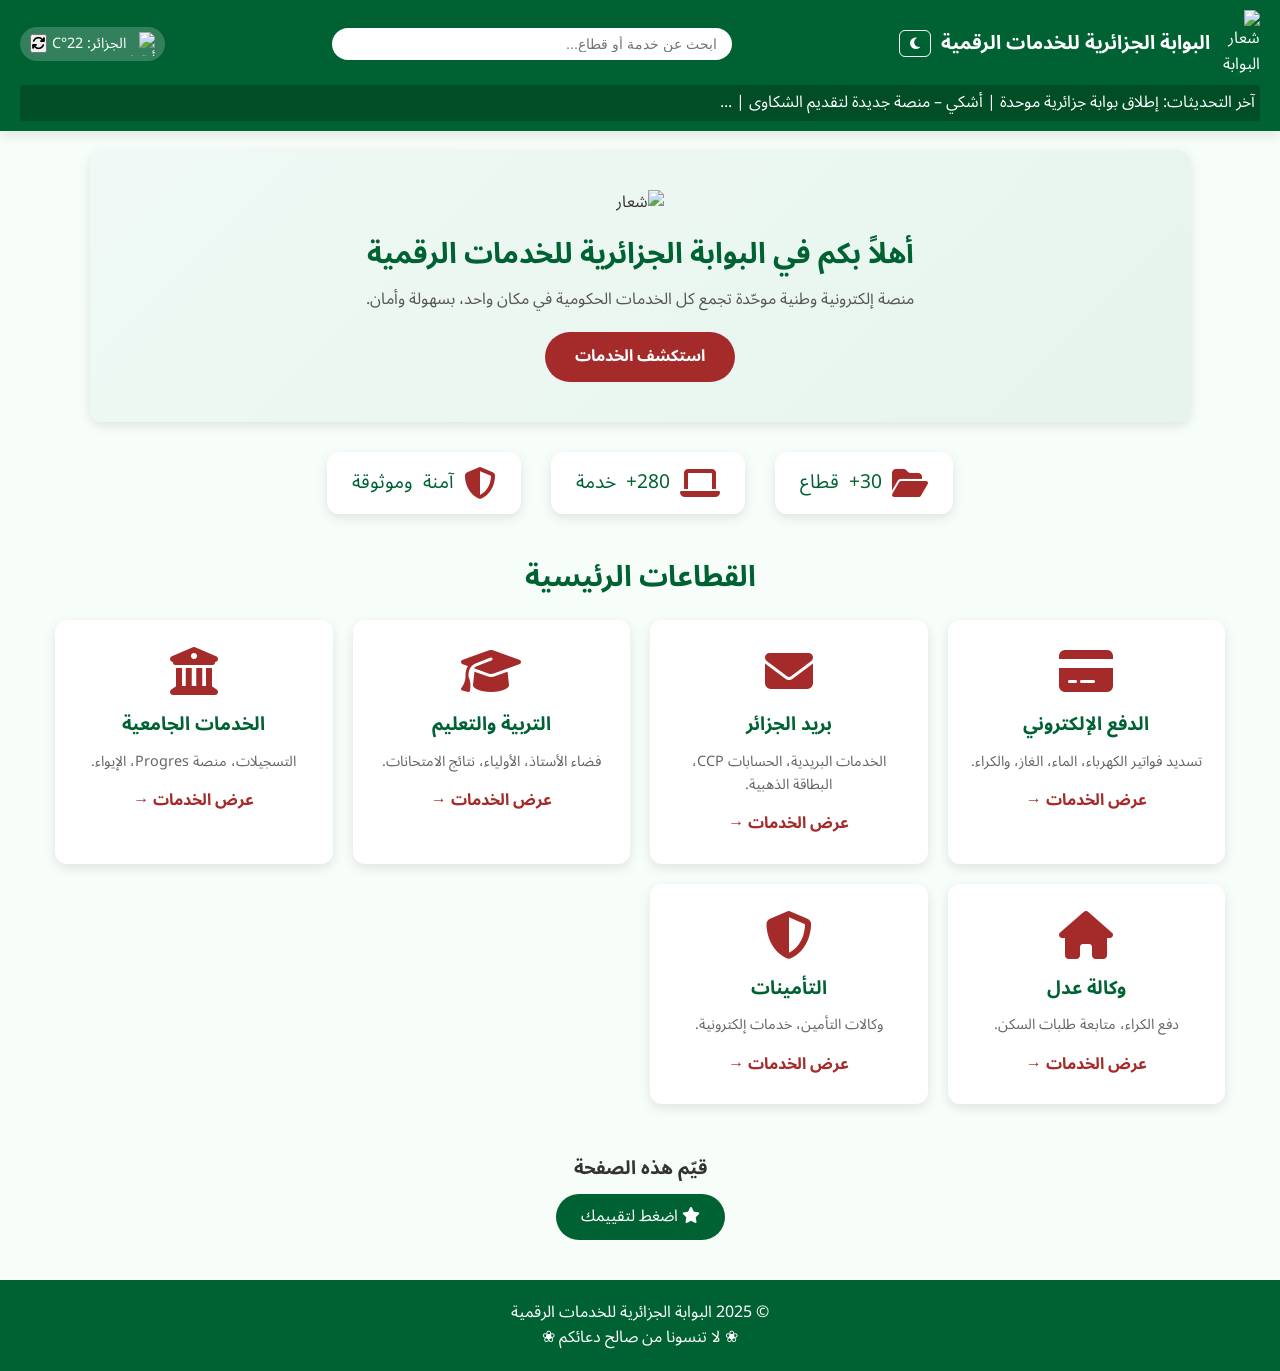
==== index.html @ 123c4b44 "Rename deepseek_html_20260227_e103cb.html to index.html" ====
<!DOCTYPE html>
<html dir="rtl" lang="ar">
<head>
  <meta charset="UTF-8">
  <title>البوابة الجزائرية للخدمات الرقمية</title>
  <meta name="viewport" content="width=device-width, initial-scale=1.0">
  <link rel="icon" href="icons/icon.png" type="image/png">
  <!-- Google Fonts -->
  <link href="https://fonts.googleapis.com/css2?family=Noto+Sans+Arabic:wght@400;600;700&display=swap" rel="stylesheet">
  <!-- Font Awesome -->
  <link rel="stylesheet" href="https://cdnjs.cloudflare.com/ajax/libs/font-awesome/6.4.0/css/all.min.css">
  <!-- الأنماط المخصصة -->
  <link rel="stylesheet" href="css/style.css">
</head>
<body>
  <!-- الهيدر الثابت -->
  <header>
    <div class="branding">
      <img src="icons/icon.png" alt="شعار البوابة" class="logo">
      <h1>البوابة الجزائرية للخدمات الرقمية</h1>
      <button id="darkModeToggle" aria-label="الوضع الليلي"><i class="fas fa-moon"></i></button>
    </div>
    <div class="search-area">
      <input type="text" id="searchInput" placeholder="ابحث عن خدمة أو قطاع...">
    </div>
    <div class="weather-widget" id="weatherBox">
      <img id="weatherIcon" src="" alt="أيقونة الطقس">
      <span id="weatherInfo">--</span>
      <button id="refreshWeather"><i class="fas fa-sync"></i></button>
    </div>
    <!-- شريط الأخبار -->
    <div class="news-ticker">
      <div class="ticker-content">
        آخر التحديثات: إطلاق بوابة جزائرية موحدة | أشكي – منصة جديدة لتقديم الشكاوى | ...
      </div>
    </div>
  </header>

  <!-- المحتوى الرئيسي -->
  <main>
    <!-- قسم الترحيب -->
    <section class="hero">
      <div class="hero-content">
        <img src="icons/icon.png" alt="شعار" class="hero-logo">
        <h2>أهلاً بكم في البوابة الجزائرية للخدمات الرقمية</h2>
        <p>منصة إلكترونية وطنية موحّدة تجمع كل الخدمات الحكومية في مكان واحد، بسهولة وأمان.</p>
        <a href="#sectors" class="cta-button">استكشف الخدمات</a>
      </div>
    </section>

    <!-- إحصائيات سريعة -->
    <div class="stats">
      <div class="stat-item"><i class="fas fa-folder-open"></i> <span>30+</span> قطاع</div>
      <div class="stat-item"><i class="fas fa-laptop"></i> <span>280+</span> خدمة</div>
      <div class="stat-item"><i class="fas fa-shield-alt"></i> <span>آمنة</span> وموثوقة</div>
    </div>

    <!-- بطاقات القطاعات -->
    <section id="sectors" class="sectors-grid">
      <h2 class="section-title">القطاعات الرئيسية</h2>
      <div class="grid-container">
        <!-- بطاقة: الدفع الإلكتروني -->
        <div class="sector-card" onclick="location.href='payment.html';">
          <i class="fas fa-credit-card card-icon"></i>
          <h3>الدفع الإلكتروني</h3>
          <p>تسديد فواتير الكهرباء، الماء، الغاز، والكراء.</p>
          <span class="card-link">عرض الخدمات →</span>
        </div>
        <!-- بطاقة: بريد الجزائر -->
        <div class="sector-card" onclick="location.href='post.html';">
          <i class="fas fa-envelope card-icon"></i>
          <h3>بريد الجزائر</h3>
          <p>الخدمات البريدية، الحسابات CCP، البطاقة الذهبية.</p>
          <span class="card-link">عرض الخدمات →</span>
        </div>
        <!-- بطاقة: التربية والتعليم -->
        <div class="sector-card" onclick="location.href='education.html';">
          <i class="fas fa-graduation-cap card-icon"></i>
          <h3>التربية والتعليم</h3>
          <p>فضاء الأستاذ، الأولياء، نتائج الامتحانات.</p>
          <span class="card-link">عرض الخدمات →</span>
        </div>
        <!-- بطاقة: الخدمات الجامعية -->
        <div class="sector-card" onclick="location.href='university.html';">
          <i class="fas fa-university card-icon"></i>
          <h3>الخدمات الجامعية</h3>
          <p>التسجيلات، منصة Progres، الإيواء.</p>
          <span class="card-link">عرض الخدمات →</span>
        </div>
        <!-- أضف باقي القطاعات بنفس النمط -->
        <div class="sector-card" onclick="location.href='aadl.html';">
          <i class="fas fa-home card-icon"></i>
          <h3>وكالة عدل</h3>
          <p>دفع الكراء، متابعة طلبات السكن.</p>
          <span class="card-link">عرض الخدمات →</span>
        </div>
        <div class="sector-card" onclick="location.href='insurance.html';">
          <i class="fas fa-shield-alt card-icon"></i>
          <h3>التأمينات</h3>
          <p>وكالات التأمين، خدمات إلكترونية.</p>
          <span class="card-link">عرض الخدمات →</span>
        </div>
        <!-- ... وهكذا لباقي القطاعات ... -->
      </div>
    </section>

    <!-- قسم تقييم الصفحة -->
    <section class="rating">
      <h3>قيّم هذه الصفحة</h3>
      <a href="https://forms.gle/..." target="_blank" class="rating-btn"><i class="fas fa-star"></i> اضغط لتقييمك</a>
    </section>
  </main>

  <!-- الفوتر -->
  <footer>
    <p>© 2025 البوابة الجزائرية للخدمات الرقمية</p>
    <p>❀ لا تنسونا من صالح دعائكم ❀</p>
  </footer>

  <!-- زر العودة للأعلى -->
  <button id="scrollTopBtn" onclick="window.scrollTo({top:0,behavior:'smooth'});">↑</button>

  <!-- السكربتات -->
  <script src="js/main.js"></script>
</body>
</html>
---- css/style.css ----
/* style.css – إصدار حديث ومتجاوب */

:root {
  --primary-green: #006233;
  --primary-red: #a52a2a;
  --light-bg: #f7fdf9;
  --dark-bg: #1e1e1e;
  --text-dark: #333;
  --text-light: #f0f0f0;
  --shadow: 0 4px 12px rgba(0,0,0,0.1);
  --border-radius: 12px;
}

* {
  margin: 0;
  padding: 0;
  box-sizing: border-box;
}

body {
  font-family: 'Noto Sans Arabic', sans-serif;
  background-color: var(--light-bg);
  color: var(--text-dark);
  line-height: 1.6;
  padding-top: 130px; /* لتعويض ارتفاع الهيدر الثابت */
}

/* الهيدر */
header {
  position: fixed;
  top: 0;
  left: 0;
  width: 100%;
  background: var(--primary-green);
  color: white;
  padding: 10px 20px;
  z-index: 1000;
  box-shadow: var(--shadow);
  display: flex;
  flex-wrap: wrap;
  align-items: center;
  justify-content: space-between;
}

.branding {
  display: flex;
  align-items: center;
  gap: 10px;
}

.branding .logo {
  width: 40px;
  height: auto;
}

.branding h1 {
  font-size: 1.2rem;
  font-weight: 700;
}

#darkModeToggle {
  background: transparent;
  border: 1px solid white;
  color: white;
  padding: 5px 10px;
  border-radius: 6px;
  cursor: pointer;
  transition: 0.3s;
}

#darkModeToggle:hover {
  background: white;
  color: var(--primary-green);
}

.search-area {
  flex: 1;
  max-width: 400px;
  margin: 0 15px;
}

#searchInput {
  width: 100%;
  padding: 8px 15px;
  border: none;
  border-radius: 30px;
  font-size: 0.9rem;
}

.weather-widget {
  display: flex;
  align-items: center;
  gap: 5px;
  background: rgba(255,255,255,0.2);
  padding: 5px 10px;
  border-radius: 30px;
  font-size: 0.9rem;
}

#weatherIcon {
  width: 24px;
  height: 24px;
}

.news-ticker {
  width: 100%;
  background: #004d26;
  margin-top: 8px;
  padding: 5px;
  overflow: hidden;
  white-space: nowrap;
  border-radius: 4px;
}

.ticker-content {
  display: inline-block;
  animation: scrollTicker 25s linear infinite;
}

@keyframes scrollTicker {
  from { transform: translateX(100%); }
  to { transform: translateX(-100%); }
}

/* قسم الترحيب */
.hero {
  background: linear-gradient(135deg, #f0f9f5, #e6f4ed);
  text-align: center;
  padding: 40px 20px;
  margin: 20px auto;
  max-width: 1100px;
  border-radius: var(--border-radius);
  box-shadow: var(--shadow);
}

.hero-logo {
  width: 100px;
  margin-bottom: 15px;
}

.hero h2 {
  color: var(--primary-green);
  font-size: 1.8rem;
  margin-bottom: 10px;
}

.hero p {
  max-width: 700px;
  margin: 0 auto 20px;
  color: #555;
}

.cta-button {
  display: inline-block;
  background: var(--primary-red);
  color: white;
  padding: 12px 30px;
  border-radius: 50px;
  text-decoration: none;
  font-weight: bold;
  transition: 0.3s;
}

.cta-button:hover {
  background: #8b1e1e;
  transform: scale(1.05);
}

/* الإحصائيات */
.stats {
  display: flex;
  justify-content: center;
  gap: 30px;
  flex-wrap: wrap;
  margin: 30px 0;
}

.stat-item {
  background: white;
  padding: 15px 25px;
  border-radius: var(--border-radius);
  box-shadow: var(--shadow);
  display: flex;
  align-items: center;
  gap: 10px;
  font-size: 1.2rem;
  color: var(--primary-green);
}

.stat-item i {
  font-size: 2rem;
  color: var(--primary-red);
}

/* شبكة البطاقات */
.section-title {
  text-align: center;
  color: var(--primary-green);
  margin: 40px 0 20px;
  font-size: 1.8rem;
}

.grid-container {
  display: grid;
  grid-template-columns: repeat(auto-fit, minmax(260px, 1fr));
  gap: 20px;
  max-width: 1200px;
  margin: 0 auto;
  padding: 0 15px;
}

.sector-card {
  background: white;
  border-radius: var(--border-radius);
  padding: 25px 20px;
  text-align: center;
  box-shadow: var(--shadow);
  cursor: pointer;
  transition: 0.3s;
  border: 2px solid transparent;
}

.sector-card:hover {
  transform: translateY(-5px);
  border-color: var(--primary-green);
  box-shadow: 0 8px 20px rgba(0,98,51,0.2);
}

.card-icon {
  font-size: 3rem;
  color: var(--primary-red);
  margin-bottom: 15px;
}

.sector-card h3 {
  color: var(--primary-green);
  margin-bottom: 10px;
}

.sector-card p {
  color: #666;
  margin-bottom: 15px;
  font-size: 0.9rem;
}

.card-link {
  color: var(--primary-red);
  font-weight: bold;
  text-decoration: none;
  display: inline-block;
  transition: 0.2s;
}

/* التقييم */
.rating {
  text-align: center;
  margin: 50px 0 20px;
}

.rating-btn {
  background: var(--primary-green);
  color: white;
  padding: 10px 25px;
  border-radius: 30px;
  display: inline-block;
  text-decoration: none;
  margin-top: 10px;
}

/* الفوتر */
footer {
  background: var(--primary-green);
  color: white;
  text-align: center;
  padding: 20px;
  margin-top: 40px;
}

/* زر العودة للأعلى */
#scrollTopBtn {
  position: fixed;
  bottom: 80px;
  left: 20px;
  background: var(--primary-red);
  color: white;
  border: none;
  width: 50px;
  height: 50px;
  border-radius: 50%;
  font-size: 24px;
  cursor: pointer;
  box-shadow: var(--shadow);
  display: none;
  z-index: 999;
}

/* الصفحة الفرعية – تخطيط من عمودين */
.page-container {
  display: flex;
  gap: 30px;
  max-width: 1300px;
  margin: 20px auto;
  padding: 0 20px;
}

.sidebar {
  flex: 0 0 250px;
  background: white;
  border-radius: var(--border-radius);
  padding: 20px;
  box-shadow: var(--shadow);
  height: fit-content;
  position: sticky;
  top: 140px;
}

.sidebar h3 {
  color: var(--primary-green);
  margin-bottom: 15px;
  border-bottom: 2px solid var(--primary-red);
  padding-bottom: 8px;
}

.sidebar ul {
  list-style: none;
}

.sidebar li {
  margin-bottom: 10px;
}

.sidebar a {
  color: var(--text-dark);
  text-decoration: none;
  display: flex;
  align-items: center;
  gap: 8px;
  padding: 8px 10px;
  border-radius: 6px;
  transition: 0.2s;
}

.sidebar a:hover, .sidebar a.active {
  background: var(--light-bg);
  color: var(--primary-red);
}

.content {
  flex: 1;
}

.breadcrumb {
  max-width: 1300px;
  margin: 10px auto;
  padding: 0 20px;
  color: #666;
}

.breadcrumb a {
  color: var(--primary-green);
  text-decoration: none;
}

.page-title {
  color: var(--primary-green);
  margin-bottom: 25px;
  border-bottom: 2px solid var(--primary-red);
  padding-bottom: 8px;
}

/* مجموعات الخدمات */
.service-group {
  background: white;
  border-radius: var(--border-radius);
  margin-bottom: 15px;
  box-shadow: 0 2px 6px rgba(0,0,0,0.05);
}

.group-header {
  background: var(--light-bg);
  padding: 15px 20px;
  border-radius: var(--border-radius) var(--border-radius) 0 0;
  cursor: pointer;
  display: flex;
  justify-content: space-between;
  align-items: center;
  font-weight: bold;
  color: var(--primary-green);
}

.group-header i {
  color: var(--primary-red);
}

.group-content {
  padding: 20px;
  border-top: 1px solid #eee;
  display: none;
}

.service-item {
  padding: 8px 0;
  border-bottom: 1px dashed #f0f0f0;
}

.service-item a {
  color: var(--primary-red);
  text-decoration: none;
  font-weight: 600;
  display: inline-block;
  margin-left: 10px;
}

.service-item a:hover {
  text-decoration: underline;
}

.service-desc {
  color: #777;
  font-size: 0.9rem;
}

.contact-info {
  background: var(--light-bg);
  padding: 15px;
  border-radius: var(--border-radius);
  margin-top: 30px;
}

.contact-info p {
  margin: 5px 0;
}

/* الوضع الليلي */
body.dark-mode {
  background-color: var(--dark-bg);
  color: var(--text-light);
}

body.dark-mode header {
  background: #1a3a2a;
}

body.dark-mode .hero,
body.dark-mode .stat-item,
body.dark-mode .sector-card,
body.dark-mode .sidebar,
body.dark-mode .service-group,
body.dark-mode .contact-info {
  background: #2a2a2a;
  color: #ddd;
  border-color: #444;
}

body.dark-mode .hero p,
body.dark-mode .sector-card p {
  color: #aaa;
}

body.dark-mode a {
  color: #80cbc4;
}

/* استجابة للجوال */
@media (max-width: 768px) {
  .page-container {
    flex-direction: column;
  }
  .sidebar {
    position: static;
    width: 100%;
  }
  .branding h1 {
    font-size: 0.9rem;
  }
  .stats {
    gap: 10px;
  }
    }
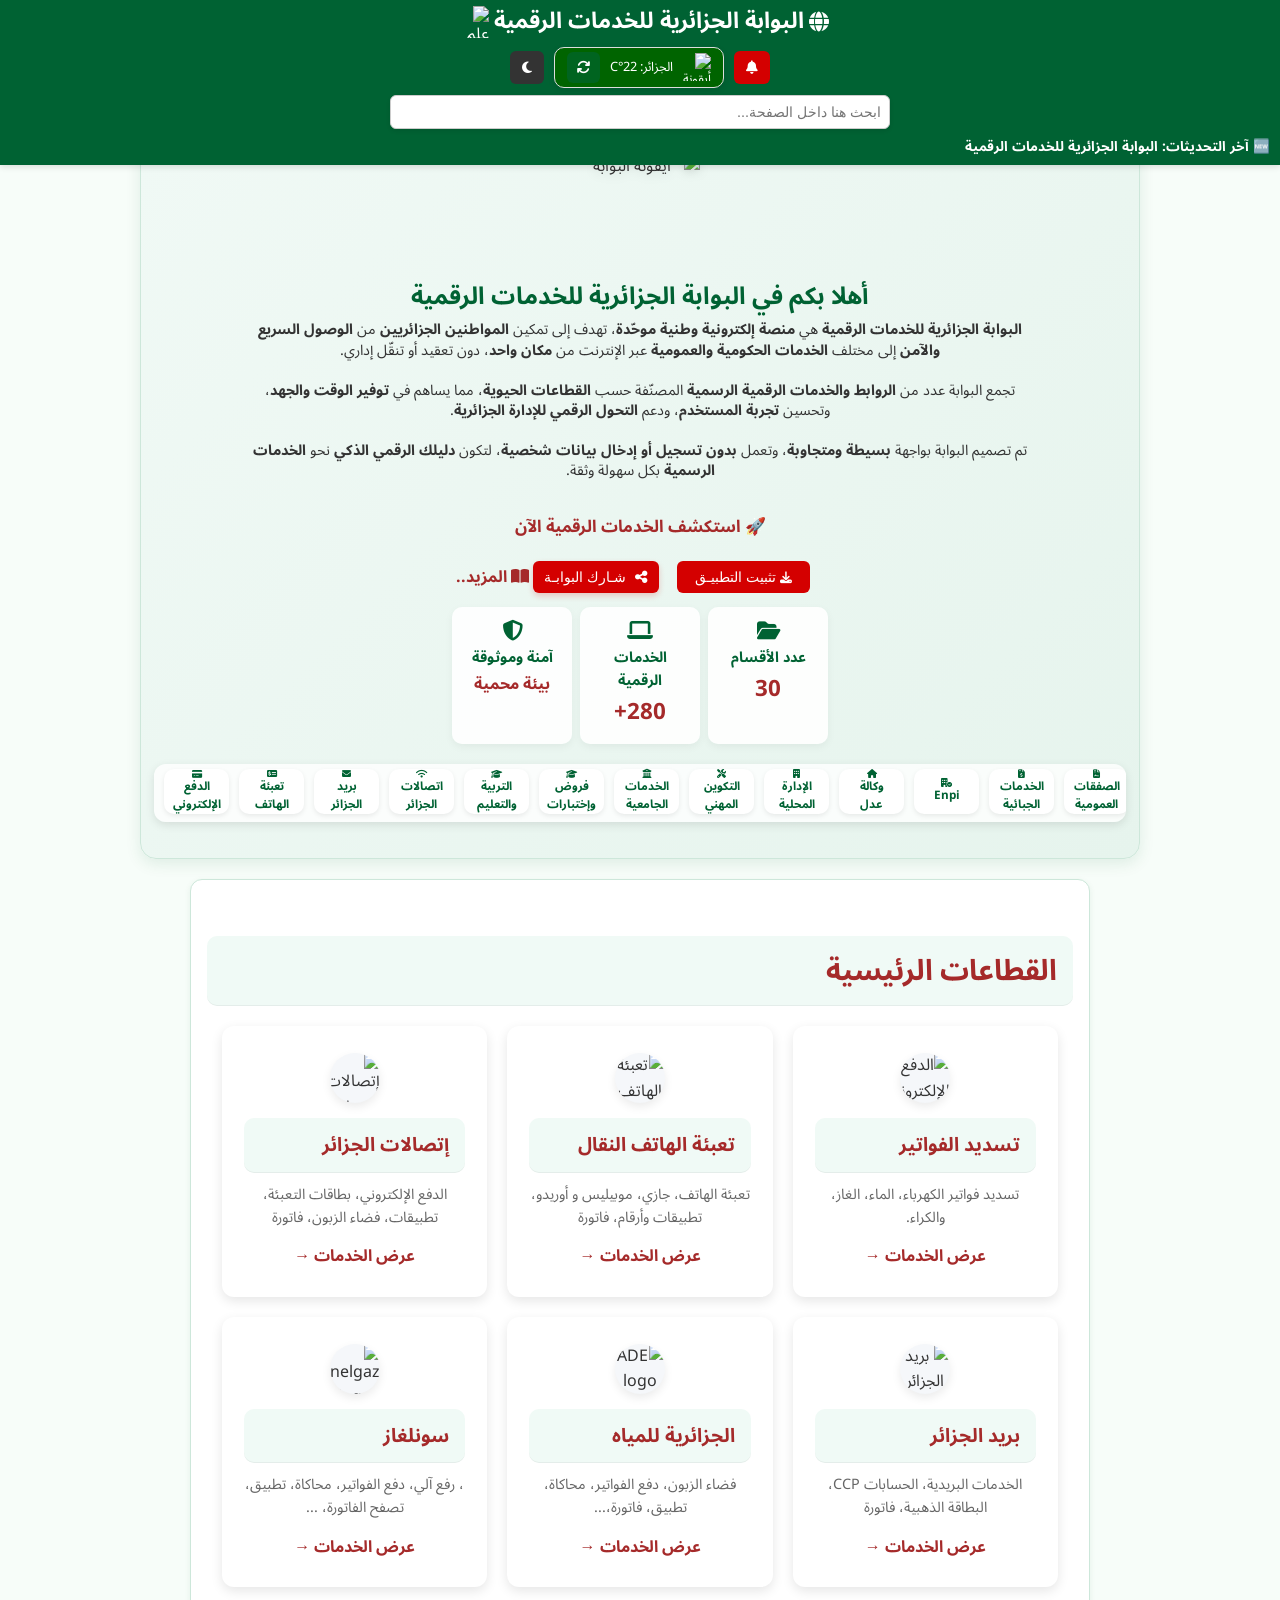
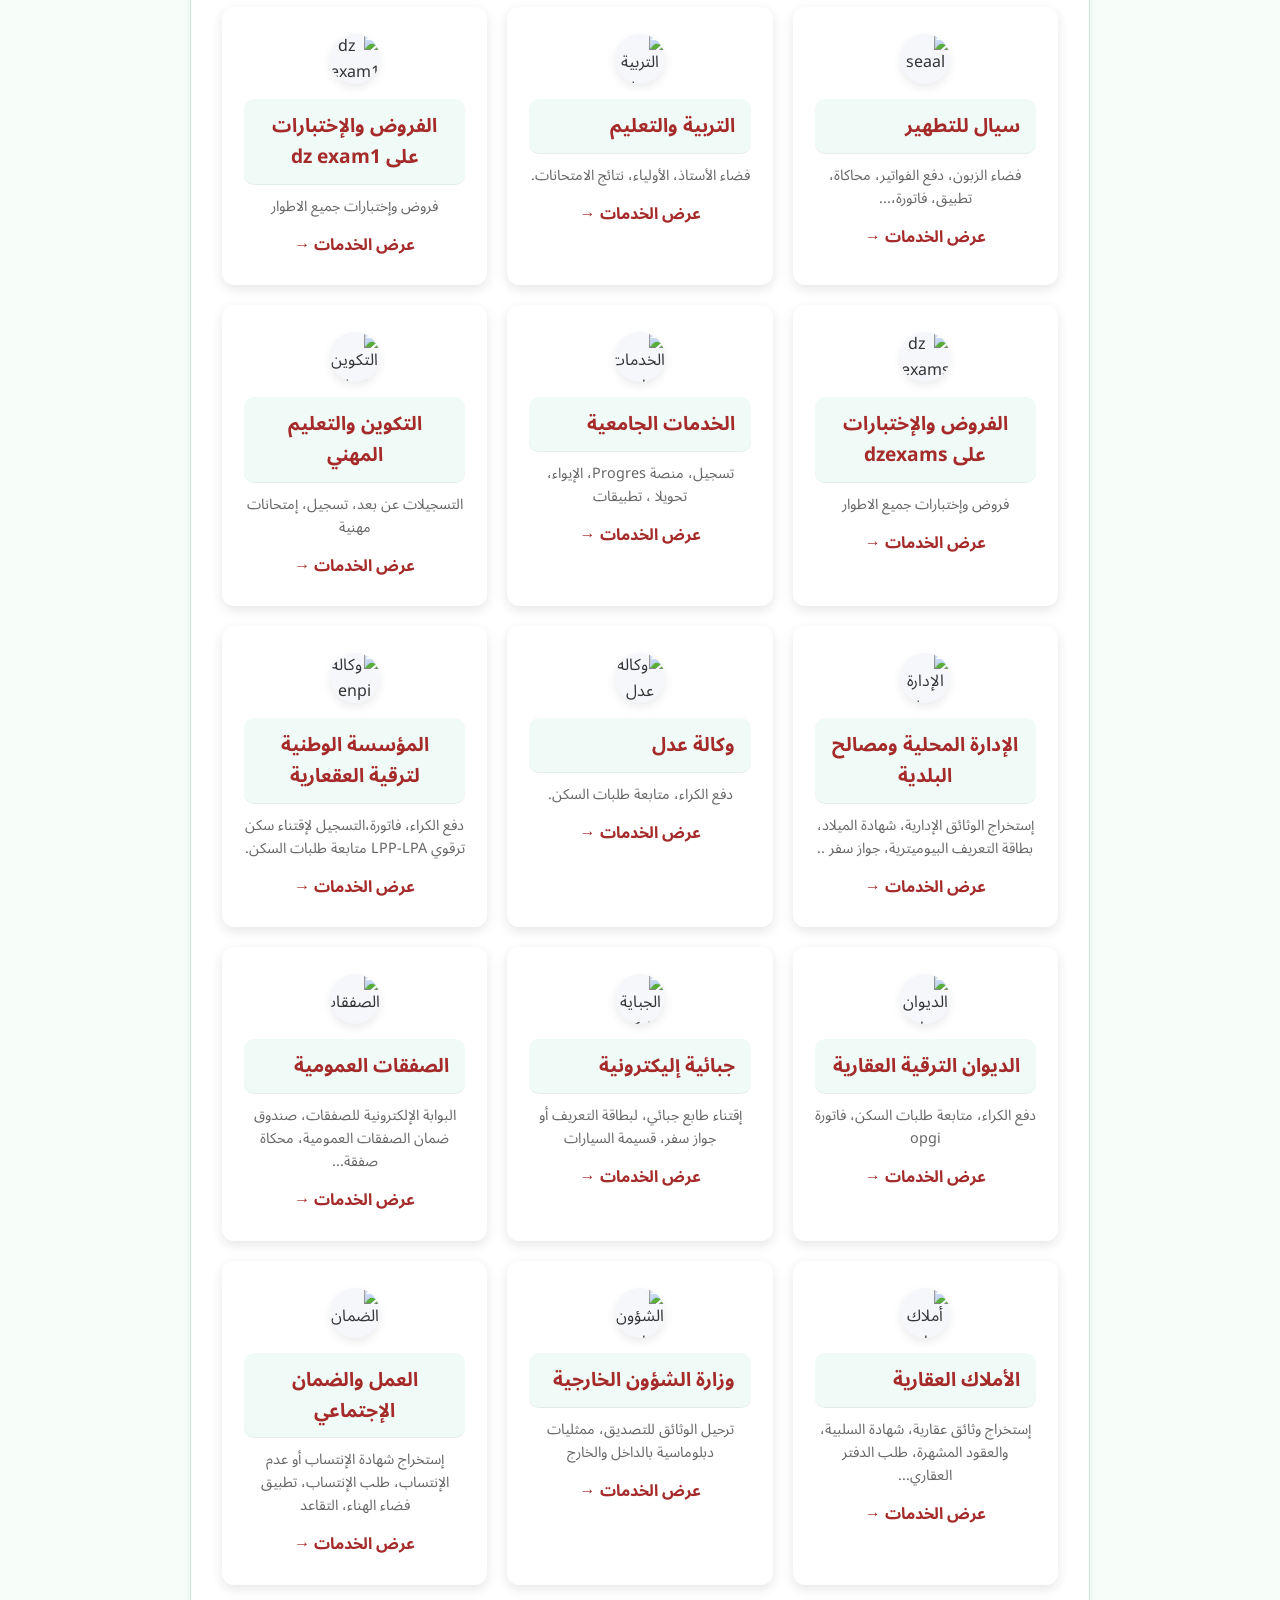
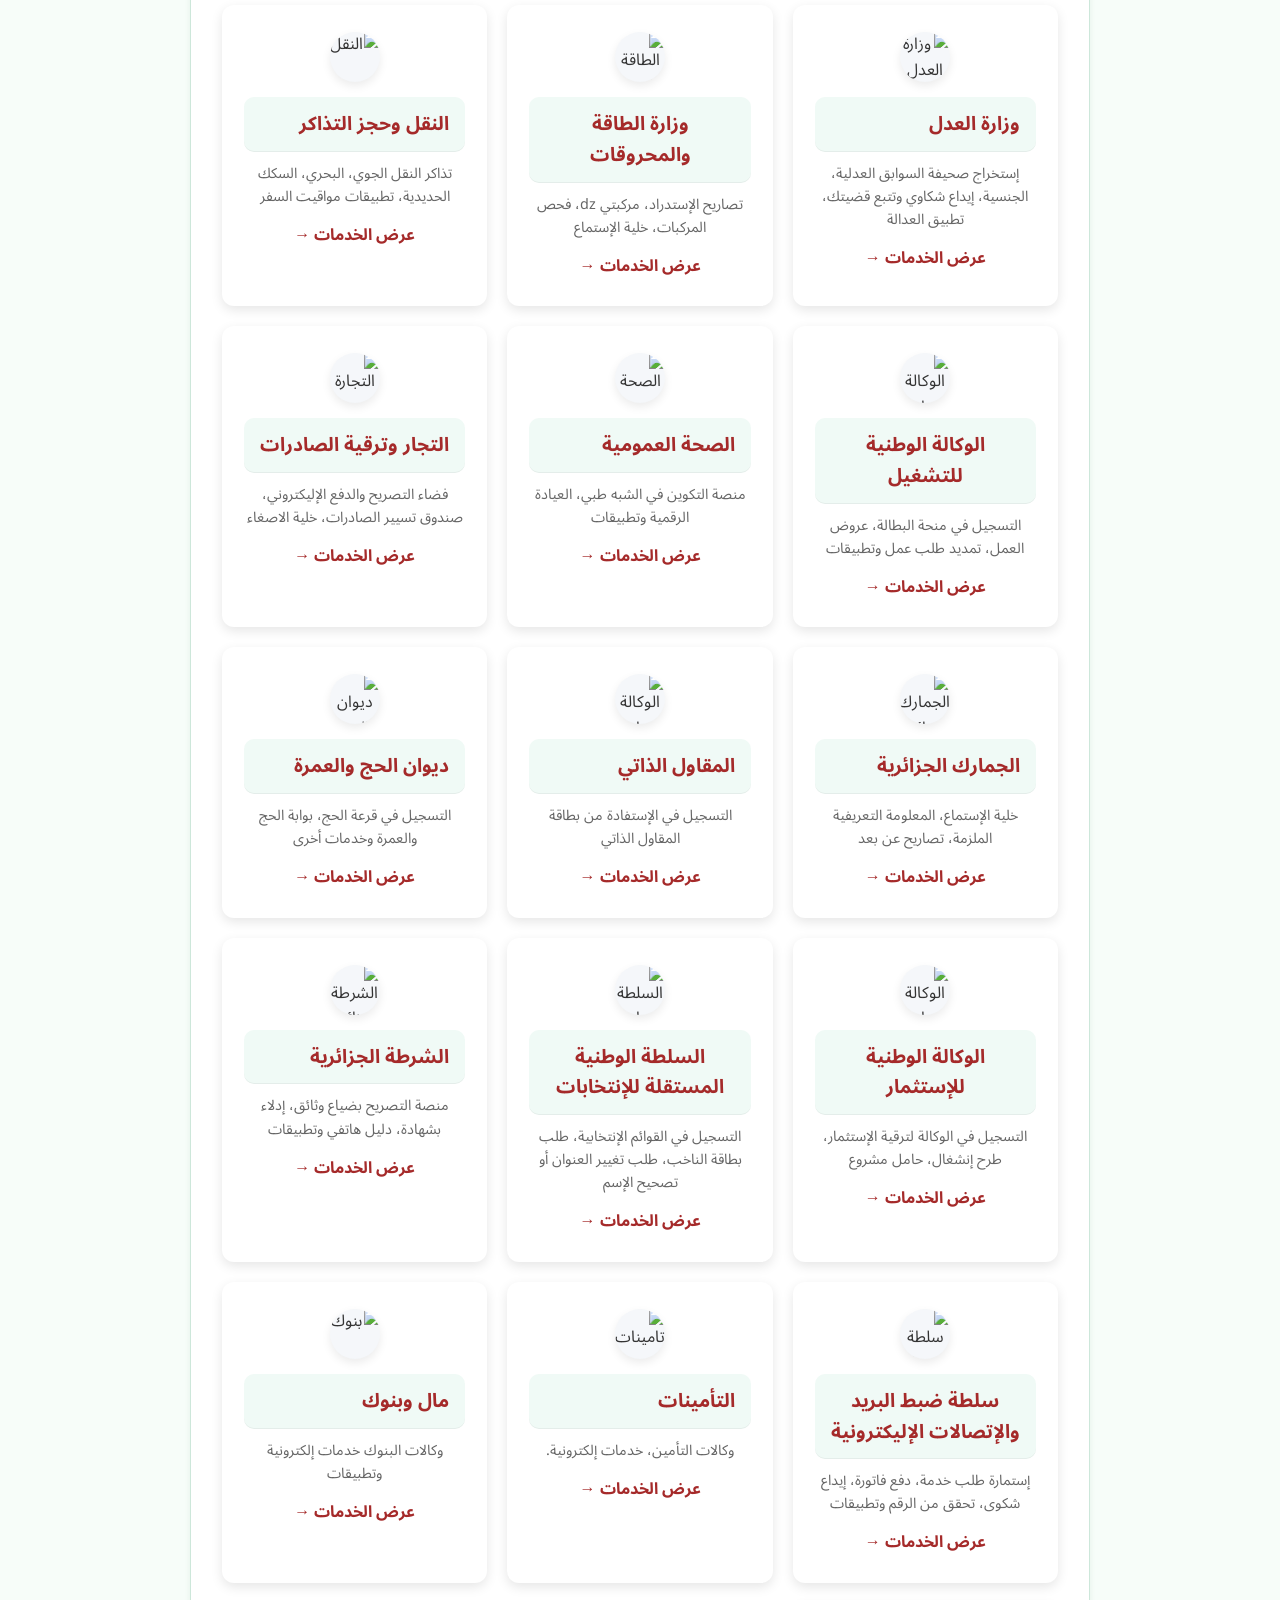
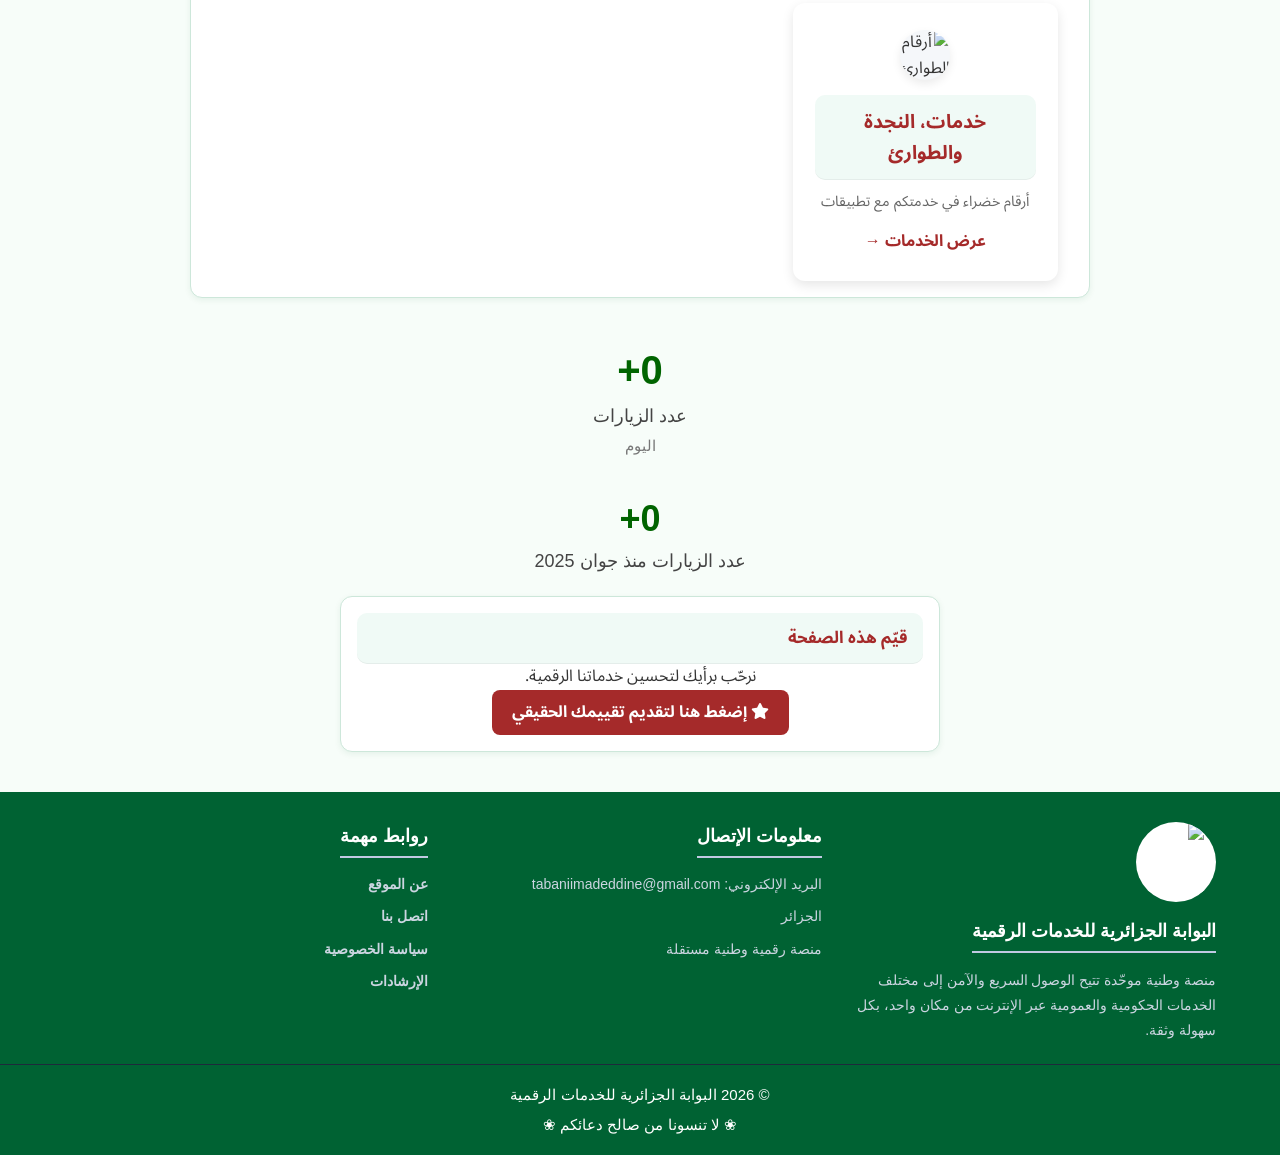
==== commit 4ab21c62: "Add files via upload" ====
--- a/index.html
+++ b/index.html
@@ -1,126 +1,1058 @@
 <!DOCTYPE html>
 <html dir="rtl" lang="ar">
+
 <head>
+
   <meta charset="UTF-8">
   <title>البوابة الجزائرية للخدمات الرقمية</title>
+
+  <!-- ضبط العرض للهواتف -->
   <meta name="viewport" content="width=device-width, initial-scale=1.0">
+
+  <!-- أيقونة الموقع -->
   <link rel="icon" href="icons/icon.png" type="image/png">
-  <!-- Google Fonts -->
+  <link rel="icon" href="https://imadtbn.github.io/dz_portal/icons/icon.png" type="image/png">
+
+  <!-- ألوان للمتصفحات -->
+  <meta name="theme-color" content="#006233">
+
+  <!-- الأنماط css -->
+  <link rel="stylesheet" href="css/style.css">
+
   <link href="https://fonts.googleapis.com/css2?family=Noto+Sans+Arabic:wght@400;600;700&display=swap" rel="stylesheet">
-  <!-- Font Awesome -->
-  <link rel="stylesheet" href="https://cdnjs.cloudflare.com/ajax/libs/font-awesome/6.4.0/css/all.min.css">
-  <!-- الأنماط المخصصة -->
-  <link rel="stylesheet" href="css/style.css">
+
+  <!-- تسجيل Service Worker -->
+  <script>
+    if ('serviceWorker' in navigator) {
+      navigator.serviceWorker.register('./service-worker.js')
+        .then(reg => console.log('✅ Service Worker registered:', reg.scope))
+        .catch(err => console.error('❌ Service Worker failed:', err));
+    }
+  </script>
+
+  <!-- تحسين SEO احترافي -->
+  <link rel="canonical" href="https://imadtbn.github.io/dz_portal/">
+  <meta property="og:locale" content="ar_DZ">
+  <meta property="og:site_name" content="البوابة الجزائرية للخدمات الرقمية">
+
+  <!-- تحسين الأمان -->
+  <meta http-equiv="X-Content-Type-Options" content="nosniff">
+  <meta http-equiv="Referrer-Policy" content="strict-origin-when-cross-origin">
+
+
+  <!-- Microsoft Tiles -->
+  <meta name="msapplication-TileColor" content="#006233">
+  <meta name="msapplication-TileImage" content="icons/icon.png">
+  <meta name="msapplication-config" content="browserconfig.xml">
+  <!-- Apple Touch Icon -->
+  <link rel="apple-touch-icon" href="icons/icon.png">
+  <meta name="apple-mobile-web-app-title" content="البوابة الجزائرية للخدمات الرقمية">
+  <meta name="apple-mobile-web-app-capable" content="yes">
+  <meta name="apple-mobile-web-app-status-bar-style" content="black-translucent">
+
+  <!-- تحسين الاتصال المسبق بالخوادم الخارجية -->
+  <link rel="preconnect" href="https://www.googletagmanager.com" crossorigin>
+  <link rel="preconnect" href="https://www.clarity.ms" crossorigin>
+
+  <!-- Google Analytics -->
+  <script defer src="https://www.googletagmanager.com/gtag/js?id=G-K23WYKK60X"></script>
+  <script defer>
+    window.dataLayer = window.dataLayer || [];
+    function gtag() { dataLayer.push(arguments); }
+    gtag('js', new Date());
+    gtag('config', 'G-K23WYKK60X');
+  </script>
+
+  <!-- Google Tag Manager -->
+  <script defer>
+    (function (w, d, s, l, i) {
+      w[l] = w[l] || []; w[l].push({ 'gtm.start': new Date().getTime(), event: 'gtm.js' });
+      var f = d.getElementsByTagName(s)[0],
+        j = d.createElement(s), dl = l != 'dataLayer' ? '&l=' + l : '';
+      j.defer = true; j.src = 'https://www.googletagmanager.com/gtm.js?id=' + i + dl;
+      f.parentNode.insertBefore(j, f);
+    })(window, document, 'script', 'dataLayer', 'GTM-NW3BWPF6');
+  </script>
+
+  <!-- Microsoft Clarity -->
+  <script defer>
+    (function (c, l, a, r, i, t, y) {
+      c[a] = c[a] || function () { (c[a].q = c[a].q || []).push(arguments) };
+      t = l.createElement(r);
+      t.defer = 1;
+      t.src = "https://www.clarity.ms/tag/" + i + "?ref=bwt";
+      y = l.getElementsByTagName(r)[0];
+      y.parentNode.insertBefore(t, y);
+    })(window, document, "clarity", "script", "tjk39ubxx1");
+  </script>
+
+  <!-- Structured Data -->
+  <script type="application/ld+json">
+{
+  "@context": "https://schema.org",
+  "@graph": [
+    {
+      "@type": "WebSite",
+      "@id": "https://imadtbn.github.io/dz_portal/#website",
+      "url": "https://imadtbn.github.io/dz_portal/",
+      "name": "البوابة الجزائرية للخدمات الرقمية",
+      "alternateName": "DZ e-Services Portal",
+      "inLanguage": "ar",
+      "description": "موقع موحد يضم روابط إلى جميع الخدمات الإلكترونية الحكومية الجزائرية.",
+      "image": "https://imadtbn.github.io/dz_portal/preview.png",
+      "logo": "https://imadtbn.github.io/dz_portal/icons/icon.png",
+      "potentialAction": {
+        "@type": "SearchAction",
+        "target": "https://imadtbn.github.io/dz_portal/?q={search_term_string}",
+        "query-input": "required name=search_term_string"
+      }
+    },
+    {
+      "@type": "GovernmentOrganization",
+      "@id": "https://imadtbn.github.io/dz_portal/#organization",
+      "name": "البوابة الجزائرية للخدمات الرقمية",
+      "url": "https://imadtbn.github.io/dz_portal/",
+      "logo": {
+        "@type": "ImageObject",
+        "url": "https://imadtbn.github.io/dz_portal/icons/icon.png"
+      },
+      "contactPoint": {
+        "@type": "ContactPoint",
+        "contactType": "customer service",
+        "areaServed": "DZ",
+        "availableLanguage": ["ar", "fr"]
+      },
+      "address": {
+        "@type": "PostalAddress",
+        "addressLocality": "الجزائر",
+        "postalCode": "16000",
+        "addressCountry": "DZ"
+      },
+      "sameAs": [
+        "https://imadtbn.github.io/dz_portal/"
+      ]
+    }
+  ]
+}
+    {
+      "@type": "WebPage",
+      "@id": "https://imadtbn.github.io/dz_portal/#webpage",
+      "url": "https://imadtbn.github.io/dz_portal/",
+      "name": "الصفحة الرئيسية",
+      "isPartOf": { "@id": "https://imadtbn.github.io/dz_portal/#website" },
+      "about": { "@id": "https://imadtbn.github.io/dz_portal/#organization" },
+      "inLanguage": "ar",
+      "image": "https://imadtbn.github.io/dz_portal/preview.png"
+    },
+    {
+      "@type": "ItemList",
+      "@id": "https://imadtbn.github.io/dz_portal/#navigation",
+      "name": "قائمة التنقل في البوابة الجزائرية للخدمات الإلكترونية",
+      "description": "قائمة أقسام وخدمات البوابة الجزائرية للخدمات الإلكترونية",
+      "itemListElement": [
+        { "@type": "SiteNavigationElement", "position": 1, "name": "الدفع الإلكتروني", "url": "#toggle-payment" },
+        { "@type": "SiteNavigationElement", "position": 2, "name": "تعبئة الهاتف النقال", "url": "#toggle-recharge" },
+
+        { "@type": "SiteNavigationElement", "position": 2, "name": "موبيليس", "url": "#toggle-recharge" },
+        { "@type": "SiteNavigationElement", "position": 2, "name": "جازي, "url": "#toggle-recharge" },
+        { "@type": "SiteNavigationElement", "position": 2, "name": "أوريدو", "url": "#toggle-recharge" },
+
+        { "@type": "SiteNavigationElement", "position": 3, "name": "بريد الجزائر", "url": "#toggle-post" },
+        { "@type": "SiteNavigationElement", "position": 4, "name": "اتصالات الجزائر", "url": "#toggle-telecom" },
+        
+        { "@type": "SiteNavigationElement", "position": 5, "name": "التربية والتعليم", "url": "#toggle-education" },
+        { "@type": "SiteNavigationElement", "position": 5, "name": "منصة الأستاذ", "url": "#toggle-education" },
+        { "@type": "SiteNavigationElement", "position": 5, "name": "فضاء الأولياء", "url": "#toggle-education" },
+        { "@type": "SiteNavigationElement", "position": 5, "name": "التمارين والفروض", "url": "#toggle-education" },
+
+        { "@type": "SiteNavigationElement", "position": 6, "name": "بنك الفروض والاختبارات لجميع المستويات التعليمية", "url": "#toggle-education-bank" },
+
+        
+        { "@type": "SiteNavigationElement", "position": 6, "name": "الخدمات الجامعية", "url": "#toggle-university" },
+        { "@type": "SiteNavigationElement", "position": 7, "name": "التكوين المهني", "url": "#toggle-vocational" },
+        { "@type": "SiteNavigationElement", "position": 8, "name": "الإدارة المحلية", "url": "#toggle-admin" },
+        { "@type": "SiteNavigationElement", "position": 8, "name": "قفة رمضان", "url": "#toggle-admin" },
+        { "@type": "SiteNavigationElement", "position": 8, "name": "منحة رمضان", "url": "#toggle-admin" },
+        { "@type": "SiteNavigationElement", "position": 9, "name": "الوكالة الوطنية لتحسين السكن و تطويره aadl", "url": "#toggle-aadl3" },
+        { "@type": "SiteNavigationElement", "position": 10, "name": "المؤسسة الوطنية للترقية العقارية ENPI", "url": "#toggle-enpi" },
+
+        { "@type": "SiteNavigationElement", "position": 10, "name": "lpp", "url": "#toggle-enpi" },
+        { "@type": "SiteNavigationElement", "position": 10, "name": " lpl", "url": "#toggle-enpi" },
+
+        { "@type": "SiteNavigationElement", "position": 11, "name": "الخدمات الجبائية", "url": "#toggle-tax" },
+        { "@type": "SiteNavigationElement", "position": 12, "name": "الصفقات العمومية", "url": "#toggle-tenders" },
+        { "@type": "SiteNavigationElement", "position": 13, "name": "الأملاك الوطنية والعقار", "url": "#toggle-realestate" },
+        { "@type": "SiteNavigationElement", "position": 14, "name": "وزارة الشؤون الخارجية", "url": "#toggle-foreign" },
+        { "@type": "SiteNavigationElement", "position": 15, "name": "الضمان الاجتماعي", "url": "#social-security" },
+
+        { "@type": "SiteNavigationElement", "position": 14, "name": "CNAS", "url": "#social-security" },
+        { "@type": "SiteNavigationElement", "position": 14, "name": "casnos", "url": "#social-security" },
+        { "@type": "SiteNavigationElement", "position": 14, "name": "CNR", "url": "#social-security" },
+
+        { "@type": "SiteNavigationElement", "position": 16, "name": "العدالة", "url": "#toggle-justice" },
+        { "@type": "SiteNavigationElement", "position": 17, "name": "المحروقات والمناجم", "url": "#toggle-energy" },
+        { "@type": "SiteNavigationElement", "position": 18, "name": "النقل", "url": "#toggle-transport" },
+        { "@type": "SiteNavigationElement", "position": 19, "name": "التشغيل", "url": "#toggle-employment" },
+        { "@type": "SiteNavigationElement", "position": 20, "name": "الصحة", "url": "#toggle-health" },
+        { "@type": "SiteNavigationElement", "position": 21, "name": "التجارة", "url": "#toggle-commerce" },
+        { "@type": "SiteNavigationElement", "position": 22, "name": "الجمارك الجزائرية", "url": "#toggle-customs" },
+        { "@type": "SiteNavigationElement", "position": 23, "name": "الوكالة الوطنية للمقاول الذاتي", "url": "#toggle-autoentrepreneur" },
+        { "@type": "SiteNavigationElement", "position": 24, "name": "الديوان الوطني للحج والعمرة", "url": "#toggle-onpo" },
+        { "@type": "SiteNavigationElement", "position": 25, "name": "الوكالة الوطنية لترقية الإستثمار", "url": "#toggle-investment" },
+        { "@type": "SiteNavigationElement", "position": 26, "name": "السلطة الوطنية المستقلة للانتخابات", "url": "#toggle-electionsdz" },
+        { "@type": "SiteNavigationElement", "position": 27, "name": "المديرية العامة للأمن الوطني", "url": "#toggle-dgsn" },
+        { "@type": "SiteNavigationElement", "position": 28, "name": "سلطة ضبط البريد والاتصالات الالكترونية", "url": "#toggle-arpce" },
+        { "@type": "SiteNavigationElement", "position": 29, "name": "وكالات التأمينات", "url": "#toggle-insurance" },
+        { "@type": "SiteNavigationElement", "position": 30, "name": "خدمات بنكية", "url": "#toggle-banks" },
+        { "@type": "SiteNavigationElement", "position": 31, "name": "أرقام الطوارئ والخدمات", "url": "#toggle-emergency" },
+        { "@type": "SiteNavigationElement", "position": 32, "name": "معلومات الإتصال", "url": "#toggle-contact" },
+        { "@type": "SiteNavigationElement", "position": 33, "name": "التعليقات والإستفسارات", "url": "#toggle-comments" }
+      ]
+    }
+  ]
+}
+</script>
+
+  <!-- الوصف الرسمي لمحركات البحث -->
+  <meta name="description" content="البوابة الجزائرية للخدمات الرقمية توفر خدمات متنوعة للمستخدمين بسهولة واحترافية.">
+
+  <!-- كلمات مفتاحية طويلة وشاملة للأرشفة -->
+  <meta name="keywords"
+    content="الخدمات الإلكترونية الجزائرية, البوابة الجزائرية للخدمات الرقمية, الحكومة الإلكترونية, الإدارة الإلكترونية, رقمنة الخدمات, بريد الجزائر, منحة رمضان, قفة رمضان, التسجيل في فقة رمضان, تسجيل فقة رمضان, طلب قفة  رمضان, البطاقة الذهبية, BaridiMob, CCP, الطرود البريدية, اتصالات الجزائر, Algerie Telecom, My Idoom, Idoom 4G LTE, تعبئة الانترنت, الدفع الإلكتروني, موبيليس, Mobilis, MobiSpace, جازي, Djezzy, أوريدو, Ooredoo, My Ooredoo, فواتير الكهرباء, سونلغاز, Sonelgaz, ADE الجزائرية للمياه, تطبيق Miyahimob, سيال SEAAL, AADL, OPGI, الدفع الإلكتروني عدل, وزارة التربية الوطنية, نتائج البكالوريا, نتائج BEM, تسجيلات البكالوريا, تسجيلات BEM, فضاء الأولياء, فضاء الأستاذ, منصة تقييم المكتسبات, ONEFD, التعليم عن بعد, شهادة إثبات المستوى, وزارة التعليم العالي, Progres, التسجيل الجامعي, التحويلات الجامعية, الإيواء الجامعي, تطبيق Progres, تطبيق MyBus, وزارة التكوين والتعليم المهنيين, التسجيل في التكوين, الامتحانات المهنية, takwin dz, وزارة الداخلية, شهادة الميلاد, شهادة الميلاد S12, شهادة الوفاة, عقد الزواج, بطاقة التعريف البيومترية, جواز السفر البيومتري, الشباك عن بعد, وزارة المالية, الطابع الجبائي, شراء الطابع, قسيمة السيارات, وزارة العدل, صحيفة السوابق العدلية, متابعة الملفات القضائية, وزارة السكن, السكن الاجتماعي, برامج عدل, البوابة العقارية, شهادة السلبية العقارية, الدفتر العقاري, CNAS, الضمان الاجتماعي, CASNOS, CNR, وزارة العمل, التشغيل, ANEM الوكالة الوطنية للتشغيل, منحة البطالة, وزارة الصحة, الخدمات الصحية الإلكترونية, حجز المواعيد الطبية, وزارة التجارة, التجارة الإلكترونية, سجل التجار, حماية المستهلك, وزارة الفلاحة, وزارة السياحة, البنوك الجزائرية, البنك المركزي الجزائري, BNA البنك الوطني الجزائري, BEA بنك الجزائر الخارجي, بنك الفلاحة, BADR, بنك التنمية المحلية, BDL, القرض الشعبي الجزائري, CPA, الصندوق الوطني للتوفير, CNEP, البنك الوطني للإسكان, BNH, بنك الخليج الجزائر, AGB, بنك البركة, بنك ABC, Natixis, Société Générale, Citibank, البنك العربي, HSBC, أرقام الطوارئ, الدرك الوطني, الشرطة, الحماية المدنية, حراس السواحل, ألو الشرطة, وسيط الجمهورية, حماية المستهلك, حماية الطفولة, محافظة الغابات, خدماتي, تصليح الأجهزة, تواصل, اتصل بنا, دعم, مساعدة, الجزائر, الخدمات الرقمية, خدمات حكومية, خدمات إلكترونية, معاملات إدارية, دفع فواتير online, تسديد عبر الإنترنت, بوابة جزائرية, مواطن, موظف, طالب, متقاعد, تأمين, بنك, صحة, تعليم, نقل, سفر, طوارئ, استعلامات, معلومات, دليل, روابط, أرقام هواتف, تطبيقات جوال,  تطبيقات, Android, iOS, متجر تطبيقات, جوجل بلاي, App Store, دليل الخدمات, خدمات المواطن, الخدمات العامة, الخدمات المالية, الخدمات البريدية, الخدمات الهاتفية, الخدمات الصحية, الخدمات التعليمية, الخدمات القانونية, الخدمات الاجتماعية, الخدمات التجارية, الخدمات الجمركية, الخدمات النقلية, الخدمات الطارئة, الخدمات البنكية, الخدمات التأمينية, الخدمات العقارية, الخدمات الجبائية, الخدمات القضائية, الخدمات الإدارية, الخدمات المحلية, الخدمات الوطنية, الخدمات الدولية, بوابة, منصة, موقع, ويب, الإنترنت, شبكة, اتصال, معلومات, بيانات, تواصل, دعم فني, مساعدة, إرشادات, تعليمات, شروط, أحكام, سياسة الخصوصية, أسئلة شائعة, FAQ, اتصل بنا, تواصل معنا, اقتراحات, شكاوى, استفسارات, آراء, تعليقات, تقييم, مشاركة, نشر, وسائل التواصل الاجتماعي, فيسبوك, تويتر, انستغرام, يوتيوب, linkedin, واتساب, telegram, قنوات, مجموعات, منتديات, مدونات, مقالات, بنك الفروض والاختبارات,
+فروض واختبارات الجزائر, فروض مدرسية الجزائر, اختبارات مدرسية pdf, تحميل فروض واختبارات, بنك الفروض حسب المنهاج الجزائري, فروض التعليم الابتدائي, اختبارات التعليم الابتدائي, فروض السنة الأولى ابتدائي, فروض السنة الثانية ابتدائي, فروض السنة الثالثة ابتدائي, فروض السنة الرابعة ابتدائي, فروض السنة الخامسة ابتدائي, شهادة التعليم الابتدائي مواضيع وحلول, فروض التعليم المتوسط, اختبارات التعليم المتوسط, فروض السنة الأولى متوسط, فروض السنة الثانية متوسط, فروض السنة الثالثة متوسط, شهادة التعليم المتوسط bem, مواضيع bem مع الحل, فروض التعليم الثانوي, اختبارات التعليم الثانوي, فروض السنة الأولى ثانوي, فروض السنة الثانية ثانوي, فروض السنة الثالثة ثانوي, شهادة البكالوريا الجزائر, مواضيع بكالوريا مع الحل,  اختبارات الفصل الأول, اختبارات الفصل الثاني, اختبارات الفصل الثالث, فروض جاهزة للطباعة, مواضيع رسمية مع الحل النموذجي,
+لتحضير الفروض والاختبارات في الجزائر, dzexams, dzexam1, dzexam1.com, موقع فروض واختبارات الجزائر , بنك الفروض والاختبارات, فروض واختبارات الجزائر, فروض ابتدائي, فروض متوسط, فروض ثانوي, اختبارات مدرسية pdf, شهادة التعليم المتوسط, شهادة البكالوريا, dzexam, dzexam1 ">
+
+
+  <!-- Open Graph لمشاركة أفضل -->
+  <meta property="og:title" content="البوابة الجزائرية للخدمات الرقمية" />
+  <meta property="og:description" content="الخدمات الرقمية الجزائرية في مكان واحد." />
+  <meta property="og:image" content="https://imadtbn.github.io/dz_portal/icons/icon.png" />
+  <meta property="og:url" content="https://imadtbn.github.io/dz_portal/" />
+  <meta property="og:type" content="website" />
+
+  <!-- معلومات إضافية -->
+  <meta name="author" content="DZ Portal">
+  <meta name="robots" content="index, follow">
+
+  <!-- Google Search Console & Bing Verification -->
+  <meta name="google-site-verification" content="tGjdnUHs9yv4HTGpgnemjCK7YsJ3bI4twWC1WDi5Nqw">
+  <meta name="google-site-verification" content="f5Xi4oFx0v5dN6iPZd9qCw-7vnc3vIbAeYF9jr4vwVM">
+  <meta name="msvalidate.01" content="9BCA38377A234DCCEB9991EAD1A2F6C2">
+
+  <!-- أيقونات وملفات -->
+
+  <link rel="manifest" href="manifest.webmanifest.json">
+
+  <link rel="preload" href="https://cdnjs.cloudflare.com/ajax/libs/font-awesome/6.4.0/css/all.min.css" as="style"
+    onload="this.onload=null;this.rel='stylesheet'">
+  <noscript>
+    <link rel="stylesheet" href="https://cdnjs.cloudflare.com/ajax/libs/font-awesome/6.4.0/css/all.min.css">
+  </noscript>
+
+  <link rel="preconnect" href="https://fonts.googleapis.com">
+  <link rel="preconnect" href="https://fonts.gstatic.com" crossorigin>
+  <link rel="preload" as="style" href="https://fonts.googleapis.com/css2?family=Roboto&display=swap"
+    onload="this.rel='stylesheet'">
+  <noscript>
+    <link rel="stylesheet" href="https://fonts.googleapis.com/css2?family=Roboto&display=swap">
+  </noscript>
+
+  <link rel="preload" as="image" href="preview.png">
+
 </head>
+
 <body>
-  <!-- الهيدر الثابت -->
+
   <header>
-    <div class="branding">
-      <img src="icons/icon.png" alt="شعار البوابة" class="logo">
+    <div class="branding" dir="rtl">
+      <i class="fas fa-globe"></i>
       <h1>البوابة الجزائرية للخدمات الرقمية</h1>
-      <button id="darkModeToggle" aria-label="الوضع الليلي"><i class="fas fa-moon"></i></button>
-    </div>
-    <div class="search-area">
-      <input type="text" id="searchInput" placeholder="ابحث عن خدمة أو قطاع...">
-    </div>
-    <div class="weather-widget" id="weatherBox">
-      <img id="weatherIcon" src="" alt="أيقونة الطقس">
-      <span id="weatherInfo">--</span>
-      <button id="refreshWeather"><i class="fas fa-sync"></i></button>
-    </div>
+      <img alt="علم الجزائر" src="icons/Flag_of_Algeria.svg" alt="flag Logo" width="64" height="64" loading="lazy"
+        class="logo">
+    </div>
+
+    <!-- 📦 قسم الطقس في الوسط -->
+    <div style="display:flex;justify-content:center;align-items:center;gap:10px;margin:5px 0;">
+
+      <!-- زر الإشعارات -->
+      <button id="notifyBtn" aria-label="إشعارات" style="border:none;background:#d40000;color:#fff;border-radius:6px;
+    padding:9px 12px;cursor:pointer;position:relative;">
+        <i class="fas fa-bell"></i>
+        <span id="notifyBadge" style="position:absolute;top:-4px;right:-4px;background:#ff0;
+        color:#000;padding:2px 6px;border-radius:50%;font-size:0.7em;display:none;">
+          1
+        </span>
+      </button>
+
+      <div id="notifyPanel" style="display:none;position:fixed;bottom:20px;left:20px;background:#fff;
+    padding:15px;border-radius:10px;box-shadow:0 4px 12px rgba(0,0,0,.2);
+    z-index:9999;max-width:280px;border:2px solid #d40000;">
+        <h4 style="margin:0 0 10px;color:#006233;">إشعار جديد</h4>
+        <p id="notifyText" style="margin:0;color:#333;"></p>
+      </div>
+
+      <!-- سكريبت خاص بالإشعارات -->
+      <script>
+        async function checkForNewServices() {
+          const notifyBtn = document.getElementById("notifyBtn");
+          const notifyBadge = document.getElementById("notifyBadge");
+          const notifyPanel = document.getElementById("notifyPanel");
+          const notifyText = document.getElementById("notifyText");
+
+          function showNotification(msg) {
+            notifyText.textContent = msg;
+            notifyBadge.style.display = "inline-block";
+          }
+
+          notifyBtn.addEventListener("click", () => {
+            notifyPanel.style.display =
+              notifyPanel.style.display === "none" ? "block" : "none";
+            notifyBadge.style.display = "none";
+          });
+
+          // جلب قائمة الخدمات الحالية
+          const response = await fetch("services.json");
+          const currentServices = await response.json();
+
+          // القائمة المحفوظة سابقًا
+          const saved = localStorage.getItem("servicesList");
+          const savedServices = saved ? JSON.parse(saved) : [];
+
+          // استخراج ID للخدمات
+          const savedIDs = savedServices.map(s => s.id);
+          const newServices = currentServices.filter(s => !savedIDs.includes(s.id));
+
+          if (newServices.length > 0) {
+            // يوجد خدمة جديدة
+            const latest = newServices[newServices.length - 1];
+            showNotification("تم إضافة خدمة جديدة: " + latest.title);
+          }
+
+          // حفظ النسخة الجديدة
+          localStorage.setItem("servicesList", JSON.stringify(currentServices));
+        }
+
+        // تشغيل النظام
+        checkForNewServices();
+      </script>
+
+      <!-- صندوق عرض الطقس -->
+      <div id="weatherBox" style="display:flex;align-items:center;gap:10px;background:#006400;
+    border:1px solid #ddd;border-radius:10px;padding:4px 12px;
+    max-width:350px;box-shadow:0 2px 6px rgba(0,0,0,.1);">
+        <img id="weatherIcon" src="" alt="أيقونة الطقس" loading="lazy" style="width:28px;height:28px;">
+        <span id="weatherInfo" style="flex:1;white-space:nowrap;">--</span>
+        <button id="refreshWeatherBtn" aria-label="تحديث بيانات الطقس" style="border:none;background:#006420;color:#fff;
+      border-radius:6px;padding:8px 10px;cursor:pointer;">
+          <i class="fas fa-sync"></i>
+        </button>
+      </div>
+
+      <!-- زر الوضع الليلي -->
+      <button id="darkModeToggle" aria-label="تبديل الوضع الليلي" style="border:none;background:#333;color:#fff;border-radius:6px;
+    padding:9px 12px;cursor:pointer;">
+        <i class="fas fa-moon"></i>
+      </button>
+
+    </div>
+
+    <!-- البحث -->
+    <div id="searchArea">
+      <div id="searchBox" dir="rtl">
+        <input id="searchInput" placeholder="ابحث هنا داخل الصفحة..." type="text">
+      </div>
+    </div>
+
     <!-- شريط الأخبار -->
-    <div class="news-ticker">
-      <div class="ticker-content">
-        آخر التحديثات: إطلاق بوابة جزائرية موحدة | أشكي – منصة جديدة لتقديم الشكاوى | ...
-      </div>
-    </div>
+    <div dir="rtl" id="newsBar">
+      <div id="newsTickerContainer">
+        <div id="newsTicker">
+          <!-- سيتم ملؤه بواسطة JavaScript -->
+        </div>
+      </div>
+    </div>
+
+    <script>
+      document.addEventListener('DOMContentLoaded', function () {
+        const ticker = document.getElementById('newsTicker');
+        if (ticker) {
+          // استخدم النص من المتغير العام newsTickerText، أو نص افتراضي إذا لم يوجد
+          ticker.textContent = window.newsTickerText || '🆕 آخر التحديثات: البوابة الجزائرية للخدمات الرقمية';
+        }
+      });
+    </script>
+
   </header>
 
-  <!-- المحتوى الرئيسي -->
-  <main>
-    <!-- قسم الترحيب -->
-    <section class="hero">
-      <div class="hero-content">
-        <img src="icons/icon.png" alt="شعار" class="hero-logo">
-        <h2>أهلاً بكم في البوابة الجزائرية للخدمات الرقمية</h2>
-        <p>منصة إلكترونية وطنية موحّدة تجمع كل الخدمات الحكومية في مكان واحد، بسهولة وأمان.</p>
-        <a href="#sectors" class="cta-button">استكشف الخدمات</a>
-      </div>
-    </section>
-
-    <!-- إحصائيات سريعة -->
-    <div class="stats">
-      <div class="stat-item"><i class="fas fa-folder-open"></i> <span>30+</span> قطاع</div>
-      <div class="stat-item"><i class="fas fa-laptop"></i> <span>280+</span> خدمة</div>
-      <div class="stat-item"><i class="fas fa-shield-alt"></i> <span>آمنة</span> وموثوقة</div>
-    </div>
-
-    <!-- بطاقات القطاعات -->
-    <section id="sectors" class="sectors-grid">
-      <h2 class="section-title">القطاعات الرئيسية</h2>
-      <div class="grid-container">
-        <!-- بطاقة: الدفع الإلكتروني -->
-        <div class="sector-card" onclick="location.href='payment.html';">
-          <i class="fas fa-credit-card card-icon"></i>
-          <h3>الدفع الإلكتروني</h3>
-          <p>تسديد فواتير الكهرباء، الماء، الغاز، والكراء.</p>
-          <span class="card-link">عرض الخدمات →</span>
-        </div>
-        <!-- بطاقة: بريد الجزائر -->
-        <div class="sector-card" onclick="location.href='post.html';">
-          <i class="fas fa-envelope card-icon"></i>
-          <h3>بريد الجزائر</h3>
-          <p>الخدمات البريدية، الحسابات CCP، البطاقة الذهبية.</p>
-          <span class="card-link">عرض الخدمات →</span>
-        </div>
-        <!-- بطاقة: التربية والتعليم -->
-        <div class="sector-card" onclick="location.href='education.html';">
-          <i class="fas fa-graduation-cap card-icon"></i>
-          <h3>التربية والتعليم</h3>
-          <p>فضاء الأستاذ، الأولياء، نتائج الامتحانات.</p>
-          <span class="card-link">عرض الخدمات →</span>
-        </div>
-        <!-- بطاقة: الخدمات الجامعية -->
-        <div class="sector-card" onclick="location.href='university.html';">
-          <i class="fas fa-university card-icon"></i>
-          <h3>الخدمات الجامعية</h3>
-          <p>التسجيلات، منصة Progres، الإيواء.</p>
-          <span class="card-link">عرض الخدمات →</span>
-        </div>
-        <!-- أضف باقي القطاعات بنفس النمط -->
-        <div class="sector-card" onclick="location.href='aadl.html';">
-          <i class="fas fa-home card-icon"></i>
-          <h3>وكالة عدل</h3>
-          <p>دفع الكراء، متابعة طلبات السكن.</p>
-          <span class="card-link">عرض الخدمات →</span>
-        </div>
-        <div class="sector-card" onclick="location.href='insurance.html';">
-          <i class="fas fa-shield-alt card-icon"></i>
-          <h3>التأمينات</h3>
-          <p>وكالات التأمين، خدمات إلكترونية.</p>
-          <span class="card-link">عرض الخدمات →</span>
-        </div>
-        <!-- ... وهكذا لباقي القطاعات ... -->
-      </div>
-    </section>
-
-    <!-- قسم تقييم الصفحة -->
-    <section class="rating">
-      <h3>قيّم هذه الصفحة</h3>
-      <a href="https://forms.gle/..." target="_blank" class="rating-btn"><i class="fas fa-star"></i> اضغط لتقييمك</a>
-    </section>
-  </main>
-
-  <!-- الفوتر -->
-  <footer>
-    <p>© 2025 البوابة الجزائرية للخدمات الرقمية</p>
-    <p>❀ لا تنسونا من صالح دعائكم ❀</p>
+  <!-- قسم الترحيب  -->
+  <section class="welcome-section">
+    <div class="welcome-content">
+      <!-- شعار البوابة -->
+      <img src="icons/icon.png" alt="أيقونة البوابة" width="120" height="120" fetchpriority="high" class="welcome-logo">
+
+      <!-- عنوان الترحيب -->
+      <p class="welcome-title">أهلا بكم في البوابة الجزائرية للخدمات الرقمية</p>
+
+      <!-- الوصف الرئيسي -->
+      <p class="welcome-description">
+        <strong>البوابة الجزائرية للخدمات الرقمية</strong> هي <strong>منصة إلكترونية وطنية موحّدة</strong>،
+        تهدف إلى تمكين <strong>المواطنين الجزائريين</strong> من
+        <strong>الوصول السريع والآمن</strong> إلى مختلف
+        <strong>الخدمات الحكومية والعمومية</strong> عبر الإنترنت
+        من <strong>مكان واحد</strong>، دون تعقيد أو تنقّل إداري.
+        <br><br>
+
+        تجمع البوابة عدد من <strong>الروابط والخدمات الرقمية الرسمية</strong>
+        المصنّفة حسب <strong>القطاعات الحيوية</strong>، مما يساهم في
+        <strong>توفير الوقت والجهد</strong>، وتحسين
+        <strong>تجربة المستخدم</strong>، ودعم
+        <strong>التحول الرقمي للإدارة الجزائرية</strong>.
+        <br><br>
+
+        تم تصميم البوابة بواجهة <strong>بسيطة ومتجاوبة</strong>،
+        وتعمل <strong>بدون تسجيل أو إدخال بيانات شخصية</strong>،
+        لتكون <strong>دليلك الرقمي الذكي</strong> نحو
+        <strong>الخدمات الرسمية</strong> بكل سهولة وثقة.
+      </p>
+
+      <!-- Call To Action -->
+      <div class="welcome-cta" style="text-align:center; margin-top:20px;">
+        <a href="#services" class="lightning" style="display:inline-block; padding:12px 24px; border-radius:10px;
+            font-weight:bold; font-size:1.05em;">
+          🚀 استكشف الخدمات الرقمية الآن
+        </a>
+      </div>
+
+      <!-- زر تثبيت التطبيق -->
+      <button id="install-button">
+        <i class="fas fa-download"></i> تثبيت التطبيـق
+      </button>
+
+      <!-- زر المشاركة -->
+      <button onclick="sharePage()" class="share-button">
+        <i class="fas fa-share-alt" style="margin-left: 5px;"></i> شـارك البوابـة
+      </button>
+
+      <!-- زر المزيد -->
+      <a href="pages/guide.html" class="more-btn">
+        <i class="fas fa-book-open"></i> المزيد..
+      </a>
+
+      <!-- شريط الأيقونات التنقل الديناميكي -->
+      <script>
+
+        function createNavigationBar() {
+          const navContainer = document.querySelector('.nav-scroller-inner');
+
+          const sections = [
+            { url: 'payment.html', name: 'الدفع الإلكتروني', icon: 'fa-credit-card' },
+            { url: 'education.html', name: 'التعليم', icon: 'fa-graduation-cap' },
+            { url: 'health.html', name: 'الصحة', icon: 'fa-hospital' }
+          ];
+
+          sections.forEach(section => {
+            const link = document.createElement('a');
+            link.href = section.url;
+            link.className = 'nav-item';
+
+            link.innerHTML = `
+      <i class="fas ${section.icon}"></i>
+      <span>${section.name}</span>
+    `;
+
+            navContainer.appendChild(link);
+          });
+        }
+
+        function createNavigationBar() {
+          const navContainer = document.querySelector('.nav-scroller-inner');
+          const sections = [
+            { id: 'toggle-payment', name: 'الدفع الإلكتروني', icon: 'fa-credit-card' },
+            { id: 'toggle-recharge', name: 'تعبئة الهاتف', icon: 'fa-money-check-alt' },
+            { id: 'toggle-post', name: 'بريد الجزائر', icon: 'fa-envelope' },
+            { id: 'toggle-telecom', name: 'اتصالات الجزائر', icon: 'fa-wifi' },
+            { id: 'toggle-education', name: 'التربية والتعليم', icon: 'fa-graduation-cap' },
+            { id: 'toggle-education', name: 'فروض وإختبارات', icon: 'fa-graduation-cap' },
+            { id: 'toggle-university', name: 'الخدمات الجامعية', icon: 'fa-university' },
+            { id: 'toggle-vocational', name: 'التكوين المهني', icon: 'fa-tools' },
+            { id: 'toggle-admin', name: 'الإدارة المحلية', icon: 'fa-building' },
+            { id: 'toggle-aadl3', name: 'وكالة عدل', icon: 'fa-home' },
+            { id: 'toggle-enpi', name: 'Enpi', icon: 'fa-building-circle-check' },
+            { id: 'toggle-tax', name: 'الخدمات الجبائية', icon: 'fa-file-invoice-dollar' },
+            { id: 'toggle-tenders', name: 'الصفقات العمومية', icon: 'fa-file-contract' },
+            { id: 'toggle-realestate', name: 'أملاك عقارية', icon: 'fa-home' },
+            { id: 'toggle-foreign', name: 'و-الشؤون الخارجية', icon: 'fa-flag' },
+            { id: 'social-security', name: 'الضمان الاجتماعي', icon: 'fa-shield-alt' },
+            { id: 'toggle-justice', name: 'العدالة', icon: 'fa-scale-balanced' },
+            { id: 'toggle-energy', name: 'الطاقة والمناجم', icon: 'fa-gas-pump' },
+            { id: 'toggle-transport', name: 'النقل', icon: 'fa-bus' },
+            { id: 'toggle-employment', name: 'التشغيل', icon: 'fa-briefcase' },
+            { id: 'toggle-health', name: 'الصحة', icon: 'fa-heartbeat' },
+            { id: 'toggle-commerce', name: 'التجارة', icon: 'fa-store' },
+            { id: 'toggle-customs', name: 'الجمارك الجزائرية', icon: 'fa-landmark' },
+            { id: 'toggle-autoentrepreneur', name: 'المقاول الذاتي', icon: 'fa-user-tie' },
+            { id: 'toggle-onpo', name: 'الحج والعمرة', icon: 'fa-kaaba' },
+            { id: 'toggle-investment', name: 'ترقية الإستثمار', icon: 'fa-chart-line' },
+            { id: 'toggle-investment', name: 'الإنتخابات الجزائرية', icon: 'fas fa-vote-yea' },
+            { id: 'toggle-dgsn', name: 'الشرطة الجزائرية', icon: 'fas fa-user-police' },
+            { id: 'toggle-investment', name: 'سلطة ضبط البريد والإتصالات', icon: 'fas fa-tower-broadcast' },
+            { id: 'toggle-banks', name: 'الخدمات البنكية', icon: 'fa-building-columns' },
+            { id: 'toggle-insurance', name: 'وكالات التأمينات', icon: 'fa-shield-alt' },
+            { id: 'toggle-emergency', name: 'أرقام الطوارئ', icon: 'fa-phone-volume' }
+          ];
+
+          // إنشاء الأزرار
+          sections.forEach(section => {
+            const navItem = document.createElement('div');
+            navItem.className = 'nav-item';
+            navItem.innerHTML = `
+        <a class="lightning nav-link" href="#${section.id}">
+          <i class="fas ${section.icon} nav-icon"></i>
+          <span>${section.name}</span>
+        </a>`;
+            navContainer.appendChild(navItem);
+          });
+
+          document.addEventListener('DOMContentLoaded', () => {
+            createNavigationBar();
+            const inner = document.querySelector('.nav-scroller-inner');
+            inner.innerHTML += inner.innerHTML; // تكرار العناصر لضمان دورة كاملة
+          });
+
+
+          // تفعيل التمرير السلس مع حساب ارتفاع الهيدر
+          navContainer.querySelectorAll('.nav-link').forEach(link => {
+            link.addEventListener('click', function (e) {
+              e.preventDefault();
+              const targetId = this.getAttribute('href').substring(1);
+              const targetElement = document.getElementById(targetId);
+              if (targetElement) {
+                const header = document.querySelector('header') || document.querySelector('.site-header');
+                const headerOffset = header ? header.offsetHeight : 0;
+                const elementPosition = targetElement.getBoundingClientRect().top + window.pageYOffset;
+                const offsetPosition = elementPosition - headerOffset;
+
+                window.scrollTo({
+                  top: offsetPosition,
+                  behavior: 'smooth'
+                });
+              }
+            });
+          });
+        }
+
+        document.addEventListener('DOMContentLoaded', createNavigationBar);
+      </script>
+    </div>
+
+    <!-- المميزات الأساسية -->
+    <div class="welcome-stats">
+      <div class="stat-box">
+        <i class="fas fa-folder-open stat-icon"></i>
+        <div class="stat-title">عدد الأقسام</div>
+        <div class="stat-value">30</div>
+      </div>
+      <div class="stat-box">
+        <i class="fas fa-laptop stat-icon"></i>
+        <div class="stat-title">الخدمات الرقمية</div>
+        <div class="stat-value">280+</div>
+      </div>
+      <div class="stat-box">
+        <i class="fas fa-shield-alt stat-icon"></i>
+        <div class="stat-title">آمنة وموثوقة</div>
+        <div class="stat-value" style="font-size: 1em;">بيئة محمية</div>
+      </div>
+    </div>
+
+    <!-- شريط التنقل الديناميكي -->
+    <div class="nav-scroller">
+      <div class="nav-scroller-inner">
+        <!-- سيتم ملء هذا القسم ديناميكيًا بواسطة JavaScript -->
+      </div>
+    </div>
+
+    </div>
+  </section>
+
+  <!-- بطاقات القطاعات -->
+  <section id="sectors" class="sectors-grid">
+    <h2 class="section-title">القطاعات الرئيسية</h2>
+    <div class="grid-container">
+
+      <!-- بطاقة: الدفع الإلكتروني -->
+      <div class="sector-card" onclick="location.href='pages/payment.html';">
+
+        <div class="sector-icon">
+          <img src="icons/E-PAIEMENT.jpg" alt="الدفع الإلكتروني" loading="lazy">
+        </div>
+        <h3>تسديد الفواتير</h3>
+        <p>تسديد فواتير الكهرباء، الماء، الغاز، والكراء.</p>
+        <span class="card-link">عرض الخدمات →</span>
+      </div>
+
+      <!-- بطاقة: تعبئة الهاتف -->
+      <div class="sector-card" onclick="location.href='pages/flexy.html';">
+        <div class="sector-icon">
+          <img src="icons/flexy1.png" alt="تعبئة الهاتف" loading="lazy">
+        </div>
+        <h3>تعبئة الهاتف النقال</h3>
+        <p>تعبئة الهاتف، جازي، موبيليس و أوريدو، تطبيقات وأرقام، فاتورة</p>
+        <span class="card-link">عرض الخدمات →</span>
+      </div>
+
+      <!-- بطاقة: إتصالات الجزائر -->
+      <div class="sector-card" onclick="location.href='pages/algerielecomdz.html';">
+
+        <div class="sector-icon">
+          <img src="icons/algerietelecom.png" alt="إتصالات الجزائر" loading="lazy">
+        </div>
+
+        <h3>إتصالات الجزائر</h3>
+        <p>الدفع الإلكتروني، بطاقات التعبئة، تطبيقات، فضاء الزبون، فاتورة</p>
+        <span class="card-link">عرض الخدمات →</span>
+      </div>
+
+      <!-- بطاقة: بريد الجزائر -->
+      <div class="sector-card" onclick="location.href='pages/postdz.html';">
+        <div class="sector-icon">
+          <img src="icons/poste.png" alt="بريد الجزائر" loading="lazy">
+        </div>
+        <h3>بريد الجزائر</h3>
+        <p>الخدمات البريدية، الحسابات CCP، البطاقة الذهبية، فاتورة</p>
+        <span class="card-link">عرض الخدمات →</span>
+      </div>
+
+      <!-- بطاقة: الجزائرية للمياه -->
+      <div class="sector-card" onclick="location.href='pages/ade.html';">
+        <div class="sector-icon">
+          <img src="icons/ade.png" alt="ADE logo" loading="lazy">
+        </div>
+        <h3>الجزائرية للمياه</h3>
+        <p>فضاء الزبون، دفع الفواتير، محاكاة، تطبيق، فاتورة،...</p>
+        <span class="card-link">عرض الخدمات →</span>
+      </div>
+
+      <!-- بطاقة: سونلغاز -->
+      <div class="sector-card" onclick="location.href='pages/sonelgaz.html';">
+        <div class="sector-icon">
+          <img src="icons/sonelgaz.png" alt="sonelgaz logo" loading="lazy">
+        </div>
+        <h3>سونلغاز</h3>
+        <p>، رفع آلي، دفع الفواتير، محاكاة، تطبيق، تصفح الفاتورة، ...</p>
+        <span class="card-link">عرض الخدمات →</span>
+      </div>
+
+      <!-- بطاقة: سيال -->
+      <div class="sector-card" onclick="location.href='pages/seaal.html';">
+        <div class="sector-icon">
+          <img src="icons/seaal.webp" alt="seaal logo" loading="lazy">
+        </div>
+        <h3>سيال للتطهير</h3>
+        <p>فضاء الزبون، دفع الفواتير، محاكاة، تطبيق، فاتورة،...</p>
+        <span class="card-link">عرض الخدمات →</span>
+      </div>
+
+      <!-- بطاقة: التربية والتعليم -->
+      <div class="sector-card" onclick="location.href='pages/education.html';">
+        <div class="sector-icon">
+          <img src="icons/education.png" alt="التربية والتعليم" loading="lazy">
+        </div>
+        <h3>التربية والتعليم</h3>
+        <p>فضاء الأستاذ، الأولياء، نتائج الامتحانات.</p>
+        <span class="card-link">عرض الخدمات →</span>
+      </div>
+
+      <!-- بطاقة: فروض وإختبارات dz exam1 -->
+      <div class="sector-card" onclick="location.href='pages/dzexam1.html';">
+        <div class="sector-icon">
+          <img src="icons/dzexam.png" alt="dz exam1" loading="lazy">
+        </div>
+        <h3>الفروض والإختبارات على dz exam1</h3>
+        <p>فروض وإختبارات جميع الاطوار </p>
+        <span class="card-link">عرض الخدمات →</span>
+      </div>
+
+      <!-- بطاقة: فروض وإختبارات dzexams -->
+      <div class="sector-card" onclick="location.href='pages/dzexams.html';">
+        <div class="sector-icon">
+          <img src="icons/dzexams.png" alt="dz dzexams" loading="lazy">
+        </div>
+        <h3>الفروض والإختبارات على dzexams</h3>
+        <p>فروض وإختبارات جميع الاطوار </p>
+        <span class="card-link">عرض الخدمات →</span>
+      </div>
+
+      <!-- بطاقة: الخدمات الجامعية -->
+      <div class="sector-card" onclick="location.href='pages/universitydz.html';">
+
+        <div class="sector-icon">
+          <img src="icons/ESI.png" alt="الخدمات الجامعية" loading="lazy">
+        </div>
+
+        <h3>الخدمات الجامعية</h3>
+        <p>تسجيل، منصة Progres، الإيواء، تحويلا ، تطبيقات</p>
+        <span class="card-link">عرض الخدمات →</span>
+      </div>
+
+      <!-- بطاقة: التكوين والتعليم المهني -->
+      <div class="sector-card" onclick="location.href='pages/mvetdz.html';">
+        <div class="sector-icon">
+          <img src="icons/formation.png" alt="التكوين والتعليم المهني" loading="lazy">
+        </div>
+        <h3>التكوين والتعليم المهني</h3>
+        <p>التسجيلات عن بعد، تسجيل، إمتحانات مهنية</p>
+        <span class="card-link">عرض الخدمات →</span>
+      </div>
+
+      <!-- بطاقة: الإدارة المحلية -->
+      <div class="sector-card" onclick="location.href='pages/interieurdz.html';">
+        <div class="sector-icon">
+          <img src="icons/inteurier.png" alt="الإدارة المحلية" loading="lazy">
+        </div>
+        <h3>الإدارة المحلية ومصالح البلدية</h3>
+        <p>إستخراج الوثائق الإدارية، شهادة الميلاد، بطاقة التعريف البيوميترية، جواز سفر ..</p>
+        <span class="card-link">عرض الخدمات →</span>
+      </div>
+
+      <!-- بطاقة: وكالة عدل -->
+      <div class="sector-card" onclick="location.href='pages/aadl.html';">
+        <div class="sector-icon">
+          <img src="icons/AADL.png" alt="وكالة عدل" loading="lazy">
+        </div>
+        <h3>وكالة عدل</h3>
+        <p>دفع الكراء، متابعة طلبات السكن.</p>
+        <span class="card-link">عرض الخدمات →</span>
+      </div>
+
+      <!-- بطاقة: وكالة enpi -->
+      <div class="sector-card" onclick="location.href='pages/aadl.html';">
+        <div class="sector-icon">
+          <img src="icons/ENPI.png" alt="وكالة enpi" loading="lazy">
+        </div>
+        <h3>المؤسسة الوطنية لترقية العقعارية</h3>
+        <p>دفع الكراء، فاتورة،التسجيل لإقتناء سكن ترقوي LPP-LPA متابعة طلبات السكن.</p>
+        <span class="card-link">عرض الخدمات →</span>
+      </div>
+
+      <!-- بطاقة: الديوان الوطني للترقية العقارية -->
+      <div class="sector-card" onclick="location.href='pages/opgi.html';">
+        <div class="sector-icon">
+          <img src="icons/opgi.png" alt="الديوان الوطني للترقية العقارية" loading="lazy">
+        </div>
+        <h3>الديوان الترقية العقارية</h3>
+        <p>دفع الكراء، متابعة طلبات السكن، فاتورة opgi</p>
+        <span class="card-link">عرض الخدمات →</span>
+      </div>
+
+      <!-- بطاقة: الجباية الإليكترونية -->
+      <div class="sector-card" onclick="location.href='pages/mfdz.html';">
+        <div class="sector-icon">
+          <img src="icons/inpux.jpg" alt="الجباية الإليكترونية" loading="lazy">
+        </div>
+        <h3>جبائية إليكترونية</h3>
+        <p>إقتناء طابع جبائي، لبطاقة التعريف أو جواز سفر، قسيمة السيارات</p>
+        <span class="card-link">عرض الخدمات →</span>
+      </div>
+
+      <!-- بطاقة: الصفقات العمومية -->
+      <div class="sector-card" onclick="location.href='pages/dgdndz.html';">
+        <div class="sector-icon">
+          <img src="icons/finance.png" alt="الصفقات العمومية" loading="lazy">
+        </div>
+        <h3>الصفقات العمومية</h3>
+        <p>البوابة الإلكترونية للصفقات، صندوق ضمان الصفقات العمومية، محكاة صفقة...</p>
+        <span class="card-link">عرض الخدمات →</span>
+      </div>
+
+      <!-- بطاقة: أملاك عقارية -->
+      <div class="sector-card" onclick="location.href='pages/dgdndz.html';">
+        <div class="sector-icon">
+          <img src="icons/DGDN.png" alt="أملاك عقارية" loading="lazy">
+        </div>
+        <h3>الأملاك العقارية</h3>
+        <p>إستخراج وثائق عقارية، شهادة السلبية، والعقود المشهرة، طلب الدفتر العقاري...</p>
+        <span class="card-link">عرض الخدمات →</span>
+      </div>
+
+      <!-- بطاقة: وزارة الشؤون الخارجية -->
+      <div class="sector-card" onclick="location.href='pages/opgi.html';">
+        <div class="sector-icon">
+          <img src="icons/EXTERIEUR.webp" alt="الشؤون الخارجية" loading="lazy">
+        </div>
+        <h3> وزارة الشؤون الخارجية</h3>
+        <p>ترحيل الوثائق للتصديق، ممثليات دبلوماسية بالداخل والخارج</p>
+        <span class="card-link">عرض الخدمات →</span>
+      </div>
+
+      <!-- بطاقة: الضمان الإجتماعي -->
+      <div class="sector-card" onclick="location.href='pages/interieurdz.html';">
+        <div class="sector-icon">
+          <img src="icons/travail.png" alt="الضمان الإجتماعي" loading="lazy">
+        </div>
+        <h3> العمل والضمان الإجتماعي</h3>
+        <p>إستخراج شهادة الإنتساب أو عدم الإنتساب، طلب الإنتساب، تطبيق فضاء الهناء، التقاعد</p>
+        <span class="card-link">عرض الخدمات →</span>
+      </div>
+
+      <!-- بطاقة: وزارة العدل -->
+      <div class="sector-card" onclick="location.href='pages/mjustice.html';">
+        <div class="sector-icon">
+          <img src="icons/justis.png" alt="وزارة العدل" loading="lazy">
+        </div>
+        <h3> وزارة العدل</h3>
+        <p>إستخراج صحيفة السوابق العدلية، الجنسية، إيداع شكاوي وتتبع قضيتك، تطبيق العدالة</p>
+        <span class="card-link">عرض الخدمات →</span>
+      </div>
+
+      <!-- بطاقة: وزارة الطاقة والمحروقات -->
+      <div class="sector-card" onclick="location.href='pages/energe.html';">
+        <div class="sector-icon">
+          <img src="icons/energy.png" alt="الطاقة والمحروقات" loading="lazy">
+        </div>
+        <h3> وزارة الطاقة والمحروقات</h3>
+        <p>تصاريح الإستدراد، مركبتي dz، فحص المركبات، خلية الإستماع</p>
+        <span class="card-link">عرض الخدمات →</span>
+      </div>
+
+      <!-- بطاقة: النقل -->
+      <div class="sector-card" onclick="location.href='pages/transoprt.html';">
+        <div class="sector-icon">
+          <img src="icons/transport.svg" alt="النقل" loading="lazy">
+        </div>
+        <h3> النقل وحجز التذاكر</h3>
+        <p>تذاكر النقل الجوي، البحري، السكك الحديدية، تطبيقات مواقيت السفر</p>
+        <span class="card-link">عرض الخدمات →</span>
+      </div>
+
+      <!-- بطاقة: الوكالة الوطنية للتشغيل -->
+      <div class="sector-card" onclick="location.href='pages/anem.html';">
+        <div class="sector-icon">
+          <img src="icons/anem.png" alt="الوكالة الوطنية للتشغيل" loading="lazy">
+        </div>
+        <h3> الوكالة الوطنية للتشغيل</h3>
+        <p>التسجيل في منحة البطالة، عروض العمل، تمديد طلب عمل وتطبيقات</p>
+        <span class="card-link">عرض الخدمات →</span>
+      </div>
+
+      <!-- بطاقة: وزارة الصحة -->
+      <div class="sector-card" onclick="location.href='pages/santedz.html';">
+        <div class="sector-icon">
+          <img src="icons/sante.jpg" alt="الصحة" loading="lazy">
+        </div>
+        <h3> الصحة العمومية</h3>
+        <p>منصة التكوين في الشبه طبي، العيادة الرقمية وتطبيقات</p>
+        <span class="card-link">عرض الخدمات →</span>
+      </div>
+
+      <!-- بطاقة: وزارة التجارة -->
+      <div class="sector-card" onclick="location.href='pages/santedz.html';">
+        <div class="sector-icon">
+          <img src="icons/commerc.png" alt="التجارة" loading="lazy">
+        </div>
+        <h3>التجار وترقية الصادرات</h3>
+        <p>فضاء التصريح والدفع الإليكتروني، صندوق تسيير الصادرات، خلية الاصغاء</p>
+        <span class="card-link">عرض الخدمات →</span>
+      </div>
+
+      <!-- بطاقة: الجمارك الجزائرية -->
+      <div class="sector-card" onclick="location.href='pages/douanedz.html';">
+        <div class="sector-icon">
+          <img src="icons/douane.png" alt="الجمارك الجزائرية" loading="lazy">
+        </div>
+        <h3>الجمارك الجزائرية</h3>
+        <p>خلية الإستماع، المعلومة التعريفية الملزمة، تصاريح عن بعد</p>
+        <span class="card-link">عرض الخدمات →</span>
+      </div>
+
+      <!-- بطاقة: الوكالة الوطنية للمقاول الذاتي -->
+      <div class="sector-card" onclick="location.href='pages/anae-dz.html';">
+        <div class="sector-icon">
+          <img src="icons/econom.png" alt="الوكالة الوطنية للمقاول الذاتي" loading="lazy">
+        </div>
+        <h3> المقاول الذاتي</h3>
+        <p>التسجيل في الإستفادة من بطاقة المقاول الذاتي</p>
+        <span class="card-link">عرض الخدمات →</span>
+      </div>
+
+      <!-- بطاقة: ديوان الحج والعمرة -->
+      <div class="sector-card" onclick="location.href='pages/onpo-dz.html';">
+        <div class="sector-icon">
+          <img src="icons/onpo.png" alt="ديوان الحج والعمرة" loading="lazy">
+        </div>
+        <h3>ديوان الحج والعمرة</h3>
+        <p>التسجيل في قرعة الحج، بوابة الحج والعمرة وخدمات أخرى</p>
+        <span class="card-link">عرض الخدمات →</span>
+      </div>
+
+      <!-- بطاقة: الوكالة الوطنية للإستثمار -->
+      <div class="sector-card" onclick="location.href='pages/aapi.dz.html';">
+        <div class="sector-icon">
+          <img src="icons/aapi.png" alt="الوكالة الوطنية للإستثمار" loading="lazy">
+        </div>
+        <h3>الوكالة الوطنية للإستثمار</h3>
+        <p>التسجيل في الوكالة لترقية الإستثمار، طرح إنشغال، حامل مشروع</p>
+        <span class="card-link">عرض الخدمات →</span>
+      </div>
+
+      <!-- بطاقة: السلطة الوطنية المستقلة للإنتخابات -->
+      <div class="sector-card" onclick="location.href='pages/ina-elections.dz.html';">
+        <div class="sector-icon">
+          <img src="icons/education.png" alt="السلطة الوطنية المستقلة للإنتخابات" loading="lazy">
+        </div>
+        <h3>السلطة الوطنية المستقلة للإنتخابات</h3>
+        <p>التسجيل في القوائم الإنتخابية، طلب بطاقة الناخب، طلب تغيير العنوان أو تصحيح الإسم</p>
+        <span class="card-link">عرض الخدمات →</span>
+      </div>
+
+      <!-- بطاقة: الشرطة الجزائرية -->
+      <div class="sector-card" onclick="location.href='pages/dgsn.dz.html';">
+        <div class="sector-icon">
+          <img src="icons/dgsn.png" alt="الشرطة الجزائرية" loading="lazy">
+        </div>
+        <h3> الشرطة الجزائرية</h3>
+        <p>منصة التصريح بضياع وثائق، إدلاء بشهادة، دليل هاتفي وتطبيقات</p>
+        <span class="card-link">عرض الخدمات →</span>
+      </div>
+
+      <!-- بطاقة: سلطة ضبط البريد والإتصالات الإليكترونية -->
+      <div class="sector-card" onclick="location.href='pages/arpce.dz.html';">
+        <div class="sector-icon">
+          <img src="icons/arpce.png" alt="سلطة ضبط البريد" loading="lazy">
+        </div>
+        <h3>سلطة ضبط البريد والإتصالات الإليكترونية</h3>
+        <p>إستمارة طلب خدمة، دفع فاتورة، إيداع شكوى، تحقق من الرقم وتطبيقات</p>
+        <span class="card-link">عرض الخدمات →</span>
+      </div>
+
+      <!-- بطاقة: تامينات -->
+      <div class="sector-card" onclick="location.href='pages/insurance.html';">
+        <div class="sector-icon">
+          <img src="icons/asserance.jpg" alt="تامينات" loading="lazy">
+        </div>
+        <h3>التأمينات</h3>
+        <p>وكالات التأمين، خدمات إلكترونية.</p>
+        <span class="card-link">عرض الخدمات →</span>
+      </div>
+
+      <!-- بطاقة: بنوك -->
+      <div class="sector-card" onclick="location.href='pages/insurance.html';">
+        <div class="sector-icon">
+          <img src="icons/bank.png" alt="بنوك" loading="lazy">
+        </div>
+        <h3>مال وبنوك</h3>
+        <p>وكالات البنوك خدمات إلكترونية وتطبيقات</p>
+        <span class="card-link">عرض الخدمات →</span>
+      </div>
+
+      <!-- بطاقة: أرقام الطوارئ -->
+      <div class="sector-card" onclick="location.href='pages/insurance.html';">
+        <div class="sector-icon">
+          <img src="icons/emergency.png" alt="أرقام الطوارئ" loading="lazy">
+        </div>
+        <h3>خدمات، النجدة والطوارئ</h3>
+        <p>أرقام خضراء في خدمتكم مع تطبيقات</p>
+        <span class="card-link">عرض الخدمات →</span>
+      </div>
+
+    </div>
+  </section>
+
+  <!-- عنصر الإشعارات -->
+  <div id="notificationBox"
+    style="position: fixed; bottom: 20px; left: 20px; background: #006233; color: white; padding: 12px 16px; border-radius: 8px; display: none; box-shadow: 0 2px 6px rgba(0,0,0,0.3); z-index:9999;">
+    🔔 إشعار جديد
+  </div>
+
+  <!-- عداد الزيارات -->
+  <div style="text-align: center; font-family: Arial,
+  				 sans-serif; margin-top: 40px; direction: rtl;">
+    <div style="color: #006400; font-size: 40px; font-weight: bold;">
+      <span id="daily-visits">0</span>+
+    </div>
+    <div style="color: #444; font-size: 18px; margin-bottom: 30px;">
+      عدد الزيارات<br><small style="color: #777;">اليوم</small>
+    </div>
+
+    <div style="color: #006400; font-size: 36px; font-weight: bold;">
+      <span id="total-visits">0</span>+
+    </div>
+    <div style="color: #444; font-size: 18px;">
+      عدد الزيارات منذ جوان 2025<br>
+
+    </div>
+  </div>
+
+  <!-- ⭐ قسم تقييم الصفحة الحقيقي -->
+  <section id="rating-section" dir="rtl" style="text-align:center; margin:20px auto; max-width:600px;">
+    <h3 style="color:#006233;">قيّم هذه الصفحة</h3>
+    <p style="font-size:1rem; color:#333;">
+      نرحّب برأيك لتحسين خدماتنا الرقمية.
+    </p>
+    <a href="https://forms.gle/yfMJqhsD3XDn9NaJ7" target="_blank" style="display:inline-block; background:#a52a2a; color:#fff; padding:10px 20px;
+            border-radius:8px; text-decoration:none; font-weight:bold;">
+      <i class="fas fa-star"></i> إضغط هنا لتقديم تقييمك الحقيقي
+    </a>
+  </section>
+
+  <!-- 🔻 الفوتر  -->
+  <footer class="main-footer">
+
+    <div class="footer-container">
+
+      <!-- القسم الأول: التعريف بالبوابة -->
+      <div class="footer-col footer-about">
+        <div class="footer-logo">
+          <img src="icons/icon-192.png" alt="شعار البوابة الجزائرية">
+        </div>
+        <h3>البوابة الجزائرية للخدمات الرقمية</h3>
+        <p>
+          منصة وطنية موحّدة تتيح الوصول السريع والآمن إلى مختلف الخدمات الحكومية
+          والعمومية عبر الإنترنت من مكان واحد، بكل سهولة وثقة.
+        </p>
+      </div>
+
+      <!-- القسم الثاني: معلومات الاتصال -->
+      <div class="footer-col footer-contact">
+        <h3>معلومات الإتصال</h3>
+        <ul>
+          <li>البريد الإلكتروني: tabaniimadeddine@gmail.com</li>
+          <li>الجزائر</li>
+          <li>منصة رقمية وطنية مستقلة</li>
+        </ul>
+      </div>
+
+
+      <!-- القسم الثالث: روابط مهمة -->
+      <div class="footer-col footer-links">
+        <h3>روابط مهمة</h3>
+        <ul>
+          <li><a href="pages/about.html">عن الموقع</a></li>
+          <li><a href="pages/contact.html">اتصل بنا</a></li>
+          <li><a href="pages/privacy.html">سياسة الخصوصية</a></li>
+          <li><a href="pages/guide.html">الإرشادات</a></li>
+        </ul>
+      </div>
+
+    </div>
+
+    <!-- الشريط السفلي -->
+    <div class="footer-bottom">
+      <p>© 2026 البوابة الجزائرية للخدمات الرقمية</p>
+      <p>❀ لا تنسونا من صالح دعائكم ❀</p>
+    </div>
+
   </footer>
 
-  <!-- زر العودة للأعلى -->
-  <button id="scrollTopBtn" onclick="window.scrollTo({top:0,behavior:'smooth'});">↑</button>
-
-  <!-- السكربتات -->
+  <!-- زر الرجوع للأعلى -->
+  <button id="scrollTopBtn" onclick="scrollToTop()" title="العودة للأعلى">↑
+  </button>
+
+  <!-- عام -->
   <script src="js/main.js"></script>
+
+  <!-- شريط الأخبار -->
+  <script src="js/news.js"></script>
+
 </body>
-</html>
+
+</html>
--- a/css/style.css
+++ b/css/style.css
@@ -1,479 +1,1354 @@
-/* style.css – إصدار حديث ومتجاوب */
-
-:root {
-  --primary-green: #006233;
-  --primary-red: #a52a2a;
-  --light-bg: #f7fdf9;
-  --dark-bg: #1e1e1e;
-  --text-dark: #333;
-  --text-light: #f0f0f0;
-  --shadow: 0 4px 12px rgba(0,0,0,0.1);
-  --border-radius: 12px;
-}
-
-* {
-  margin: 0;
-  padding: 0;
-  box-sizing: border-box;
-}
-
-body {
-  font-family: 'Noto Sans Arabic', sans-serif;
-  background-color: var(--light-bg);
-  color: var(--text-dark);
-  line-height: 1.6;
-  padding-top: 130px; /* لتعويض ارتفاع الهيدر الثابت */
-}
-
-/* الهيدر */
-header {
-  position: fixed;
-  top: 0;
-  left: 0;
-  width: 100%;
-  background: var(--primary-green);
-  color: white;
-  padding: 10px 20px;
-  z-index: 1000;
-  box-shadow: var(--shadow);
-  display: flex;
-  flex-wrap: wrap;
-  align-items: center;
-  justify-content: space-between;
-}
-
-.branding {
-  display: flex;
-  align-items: center;
-  gap: 10px;
-}
-
-.branding .logo {
-  width: 40px;
-  height: auto;
-}
-
-.branding h1 {
-  font-size: 1.2rem;
-  font-weight: 700;
-}
-
-#darkModeToggle {
-  background: transparent;
-  border: 1px solid white;
-  color: white;
-  padding: 5px 10px;
-  border-radius: 6px;
-  cursor: pointer;
-  transition: 0.3s;
-}
-
-#darkModeToggle:hover {
-  background: white;
-  color: var(--primary-green);
-}
-
-.search-area {
-  flex: 1;
-  max-width: 400px;
-  margin: 0 15px;
-}
-
-#searchInput {
-  width: 100%;
-  padding: 8px 15px;
-  border: none;
-  border-radius: 30px;
-  font-size: 0.9rem;
-}
-
-.weather-widget {
-  display: flex;
-  align-items: center;
-  gap: 5px;
-  background: rgba(255,255,255,0.2);
-  padding: 5px 10px;
-  border-radius: 30px;
-  font-size: 0.9rem;
-}
-
-#weatherIcon {
-  width: 24px;
-  height: 24px;
-}
-
-.news-ticker {
-  width: 100%;
-  background: #004d26;
-  margin-top: 8px;
-  padding: 5px;
-  overflow: hidden;
-  white-space: nowrap;
-  border-radius: 4px;
-}
-
-.ticker-content {
-  display: inline-block;
-  animation: scrollTicker 25s linear infinite;
-}
-
-@keyframes scrollTicker {
-  from { transform: translateX(100%); }
-  to { transform: translateX(-100%); }
-}
-
-/* قسم الترحيب */
-.hero {
-  background: linear-gradient(135deg, #f0f9f5, #e6f4ed);
-  text-align: center;
-  padding: 40px 20px;
-  margin: 20px auto;
-  max-width: 1100px;
-  border-radius: var(--border-radius);
-  box-shadow: var(--shadow);
-}
-
-.hero-logo {
-  width: 100px;
-  margin-bottom: 15px;
-}
-
-.hero h2 {
-  color: var(--primary-green);
-  font-size: 1.8rem;
-  margin-bottom: 10px;
-}
-
-.hero p {
-  max-width: 700px;
-  margin: 0 auto 20px;
-  color: #555;
-}
-
-.cta-button {
-  display: inline-block;
-  background: var(--primary-red);
-  color: white;
-  padding: 12px 30px;
-  border-radius: 50px;
-  text-decoration: none;
-  font-weight: bold;
-  transition: 0.3s;
-}
-
-.cta-button:hover {
-  background: #8b1e1e;
-  transform: scale(1.05);
-}
-
-/* الإحصائيات */
-.stats {
-  display: flex;
-  justify-content: center;
-  gap: 30px;
-  flex-wrap: wrap;
-  margin: 30px 0;
-}
-
-.stat-item {
-  background: white;
-  padding: 15px 25px;
-  border-radius: var(--border-radius);
-  box-shadow: var(--shadow);
-  display: flex;
-  align-items: center;
-  gap: 10px;
-  font-size: 1.2rem;
-  color: var(--primary-green);
-}
-
-.stat-item i {
-  font-size: 2rem;
-  color: var(--primary-red);
-}
-
-/* شبكة البطاقات */
-.section-title {
-  text-align: center;
-  color: var(--primary-green);
-  margin: 40px 0 20px;
-  font-size: 1.8rem;
-}
-
-.grid-container {
-  display: grid;
-  grid-template-columns: repeat(auto-fit, minmax(260px, 1fr));
-  gap: 20px;
-  max-width: 1200px;
-  margin: 0 auto;
-  padding: 0 15px;
-}
-
-.sector-card {
-  background: white;
-  border-radius: var(--border-radius);
-  padding: 25px 20px;
-  text-align: center;
-  box-shadow: var(--shadow);
-  cursor: pointer;
-  transition: 0.3s;
-  border: 2px solid transparent;
-}
-
-.sector-card:hover {
-  transform: translateY(-5px);
-  border-color: var(--primary-green);
-  box-shadow: 0 8px 20px rgba(0,98,51,0.2);
-}
-
-.card-icon {
-  font-size: 3rem;
-  color: var(--primary-red);
-  margin-bottom: 15px;
-}
-
-.sector-card h3 {
-  color: var(--primary-green);
-  margin-bottom: 10px;
-}
-
-.sector-card p {
-  color: #666;
-  margin-bottom: 15px;
-  font-size: 0.9rem;
-}
-
-.card-link {
-  color: var(--primary-red);
-  font-weight: bold;
-  text-decoration: none;
-  display: inline-block;
-  transition: 0.2s;
-}
-
-/* التقييم */
-.rating {
-  text-align: center;
-  margin: 50px 0 20px;
-}
-
-.rating-btn {
-  background: var(--primary-green);
-  color: white;
-  padding: 10px 25px;
-  border-radius: 30px;
-  display: inline-block;
-  text-decoration: none;
-  margin-top: 10px;
-}
-
-/* الفوتر */
-footer {
-  background: var(--primary-green);
-  color: white;
-  text-align: center;
-  padding: 20px;
-  margin-top: 40px;
-}
-
-/* زر العودة للأعلى */
-#scrollTopBtn {
-  position: fixed;
-  bottom: 80px;
-  left: 20px;
-  background: var(--primary-red);
-  color: white;
-  border: none;
-  width: 50px;
-  height: 50px;
-  border-radius: 50%;
-  font-size: 24px;
-  cursor: pointer;
-  box-shadow: var(--shadow);
-  display: none;
-  z-index: 999;
-}
-
-/* الصفحة الفرعية – تخطيط من عمودين */
-.page-container {
-  display: flex;
-  gap: 30px;
-  max-width: 1300px;
-  margin: 20px auto;
-  padding: 0 20px;
-}
-
-.sidebar {
-  flex: 0 0 250px;
-  background: white;
-  border-radius: var(--border-radius);
-  padding: 20px;
-  box-shadow: var(--shadow);
-  height: fit-content;
-  position: sticky;
-  top: 140px;
-}
-
-.sidebar h3 {
-  color: var(--primary-green);
-  margin-bottom: 15px;
-  border-bottom: 2px solid var(--primary-red);
-  padding-bottom: 8px;
-}
-
-.sidebar ul {
-  list-style: none;
-}
-
-.sidebar li {
-  margin-bottom: 10px;
-}
-
-.sidebar a {
-  color: var(--text-dark);
-  text-decoration: none;
-  display: flex;
-  align-items: center;
-  gap: 8px;
-  padding: 8px 10px;
-  border-radius: 6px;
-  transition: 0.2s;
-}
-
-.sidebar a:hover, .sidebar a.active {
-  background: var(--light-bg);
-  color: var(--primary-red);
-}
-
-.content {
-  flex: 1;
-}
-
-.breadcrumb {
-  max-width: 1300px;
-  margin: 10px auto;
-  padding: 0 20px;
-  color: #666;
-}
-
-.breadcrumb a {
-  color: var(--primary-green);
-  text-decoration: none;
-}
-
-.page-title {
-  color: var(--primary-green);
-  margin-bottom: 25px;
-  border-bottom: 2px solid var(--primary-red);
-  padding-bottom: 8px;
-}
-
-/* مجموعات الخدمات */
-.service-group {
-  background: white;
-  border-radius: var(--border-radius);
-  margin-bottom: 15px;
-  box-shadow: 0 2px 6px rgba(0,0,0,0.05);
-}
-
-.group-header {
-  background: var(--light-bg);
-  padding: 15px 20px;
-  border-radius: var(--border-radius) var(--border-radius) 0 0;
-  cursor: pointer;
-  display: flex;
-  justify-content: space-between;
-  align-items: center;
-  font-weight: bold;
-  color: var(--primary-green);
-}
-
-.group-header i {
-  color: var(--primary-red);
-}
-
-.group-content {
-  padding: 20px;
-  border-top: 1px solid #eee;
-  display: none;
-}
-
-.service-item {
-  padding: 8px 0;
-  border-bottom: 1px dashed #f0f0f0;
-}
-
-.service-item a {
-  color: var(--primary-red);
-  text-decoration: none;
-  font-weight: 600;
-  display: inline-block;
-  margin-left: 10px;
-}
-
-.service-item a:hover {
-  text-decoration: underline;
-}
-
-.service-desc {
-  color: #777;
-  font-size: 0.9rem;
-}
-
-.contact-info {
-  background: var(--light-bg);
-  padding: 15px;
-  border-radius: var(--border-radius);
-  margin-top: 30px;
-}
-
-.contact-info p {
-  margin: 5px 0;
-}
-
-/* الوضع الليلي */
-body.dark-mode {
-  background-color: var(--dark-bg);
-  color: var(--text-light);
-}
-
-body.dark-mode header {
-  background: #1a3a2a;
-}
-
-body.dark-mode .hero,
-body.dark-mode .stat-item,
-body.dark-mode .sector-card,
-body.dark-mode .sidebar,
-body.dark-mode .service-group,
-body.dark-mode .contact-info {
-  background: #2a2a2a;
-  color: #ddd;
-  border-color: #444;
-}
-
-body.dark-mode .hero p,
-body.dark-mode .sector-card p {
-  color: #aaa;
-}
-
-body.dark-mode a {
-  color: #80cbc4;
-}
-
-/* استجابة للجوال */
-@media (max-width: 768px) {
-  .page-container {
-    flex-direction: column;
-  }
-  .sidebar {
-    position: static;
-    width: 100%;
-  }
-  .branding h1 {
-    font-size: 0.9rem;
-  }
-  .stats {
-    gap: 10px;
-  }
-    }
+    /* ===============================
+   البوابة الجزائرية للخدمات الرقمية
+   ملف CSS موحد - الإصدار 1.0
+   =============================== */
+
+/* ---------------------------------
+   1. المتغيرات العامة وإعادة التعيين
+--------------------------------- */
+:root {
+  --primary-green: #006233;
+  --primary-red: #a52a2a;
+  --light-bg: #f7fdf9;
+  --dark-bg: #1e1e1e;
+  --text-dark: #333;
+  --text-light: #e0e0e0;
+  --shadow: 0 4px 12px rgba(0, 0, 0, 0.1);
+  --shadow-light: 0 2px 6px rgba(0, 98, 51, 0.08);
+  --border-radius: 12px;
+  --border-radius-sm: 8px;
+  --danger: #d40000;
+  --white: #fff;
+}
+
+* {
+  margin: 0;
+  padding: 0;
+  box-sizing: border-box;
+}
+
+html,
+body {
+  overflow-x: hidden;
+  font-display: swap;
+}
+
+body {
+  font-family: 'Noto Sans Arabic', 'Segoe UI', Tahoma, sans-serif;
+  background-color: var(--light-bg);
+  color: var(--text-dark);
+  line-height: 1.6;
+  padding-top: 130px;
+  /* تعويض ارتفاع الهيدر الثابت */
+  font-size: 1rem;
+}
+
+/* ---------------------------------
+   2. الهيدر الثابت وشريط التنقل العلوي
+--------------------------------- */
+header {
+  position: fixed;
+  top: 0;
+  left: 0;
+  width: 100%;
+  background-color: var(--primary-green);
+  color: var(--white);
+  z-index: 1000;
+  box-shadow: 0 2px 6px rgba(0, 0, 0, 0.12);
+  padding: 4px 6px;
+  min-height: 30px;
+  transition: transform 0.25s ease;
+}
+
+header.hide-header {
+  transform: translateY(-100%);
+}
+
+.branding {
+  display: flex;
+  align-items: center;
+  justify-content: center;
+  gap: 5px;
+  flex-wrap: wrap;
+}
+
+.branding i {
+  font-size: 20px;
+}
+
+.branding h1 {
+  margin: 0;
+  font-size: 1.4rem;
+  font-weight: 700;
+}
+
+.branding .logo {
+  width: 32px;
+  height: auto;
+  margin-left: 5px;
+  vertical-align: middle;
+  object-fit: contain;
+}
+
+/* صندوق الطقس */
+#weatherBox {
+  display: flex;
+  align-items: center;
+  justify-content: center;
+  gap: 5px;
+  color: var(--white);
+  font-size: 0.8rem;
+  margin: 2px 0;
+  background: #006400;
+  border: 1px solid #ddd;
+  border-radius: 10px;
+  padding: 4px 12px;
+  max-width: 350px;
+  box-shadow: 0 2px 6px rgba(0, 0, 0, 0.1);
+}
+
+#weatherIcon {
+  width: 28px;
+  height: 28px;
+}
+
+#weatherInfo {
+  flex: 1;
+  white-space: nowrap;
+}
+
+#refreshWeatherBtn {
+  border: none;
+  background: #006420;
+  color: #fff;
+  border-radius: 6px;
+  padding: 8px 10px;
+  cursor: pointer;
+}
+
+/* زر الإشعارات */
+#notifyBtn {
+  border: none;
+  background: var(--danger);
+  color: #fff;
+  border-radius: 6px;
+  padding: 9px 12px;
+  cursor: pointer;
+  position: relative;
+}
+
+#notifyBadge {
+  position: absolute;
+  top: -4px;
+  right: -4px;
+  background: #ff0;
+  color: #000;
+  padding: 2px 6px;
+  border-radius: 50%;
+  font-size: 0.7em;
+  display: none;
+}
+
+#notifyPanel {
+  display: none;
+  position: fixed;
+  bottom: 20px;
+  left: 20px;
+  background: #fff;
+  padding: 15px;
+  border-radius: 10px;
+  box-shadow: 0 4px 12px rgba(0, 0, 0, 0.2);
+  z-index: 9999;
+  max-width: 280px;
+  border: 2px solid var(--danger);
+}
+
+#notifyPanel h4 {
+  margin: 0 0 10px;
+  color: var(--primary-green);
+}
+
+#notifyPanel p {
+  margin: 0;
+  color: #333;
+}
+
+/* زر الوضع الليلي */
+#darkModeToggle {
+  border: none;
+  background: #333;
+  color: #fff;
+  border-radius: 6px;
+  padding: 9px 12px;
+  cursor: pointer;
+}
+
+/* منطقة البحث */
+#searchArea {
+  padding: 0 9px 2px;
+  margin-bottom: 0;
+}
+
+#searchBox {
+  max-width: 500px;
+  margin: 0 auto;
+  display: flex;
+  justify-content: center;
+}
+
+#searchInput {
+  width: 100%;
+  max-width: 600px;
+  padding: 8px;
+  border-radius: 6px;
+  border: 1px solid #ccc;
+  font-size: 0.9rem;
+  box-shadow: 0 2px 4px rgba(0, 0, 0, 0.1);
+}
+
+/* شريط الأخبار */
+#newsBar {
+  background-color: var(--primary-green);
+  color: #fff;
+  padding: 3px 4px;
+  font-weight: bold;
+  font-size: 0.85rem;
+  overflow: hidden;
+  margin-top: 2px;
+}
+
+#newsTickerContainer {
+  overflow: hidden;
+}
+
+#newsTicker {
+  display: inline-block;
+  white-space: nowrap;
+  min-width: 100%;
+  animation: scrollNewsLTR 70s linear infinite;
+}
+
+#newsTickerContainer:hover #newsTicker {
+  animation-play-state: paused;
+}
+
+#newsTicker a {
+  color: #ff0;
+  text-decoration: underline;
+}
+
+@keyframes scrollNewsLTR {
+  0% {
+    transform: translateX(-100%);
+  }
+
+  100% {
+    transform: translateX(100%);
+  }
+}
+
+/* ---------------------------------
+   3. الأقسام الرئيسية والعناوين
+--------------------------------- */
+section {
+  background: var(--white);
+  border: 1px solid #cde7da;
+  border-radius: var(--border-radius);
+  padding: 16px;
+  margin: 20px auto;
+  max-width: 900px;
+  box-shadow: var(--shadow-light);
+  transition: transform 0.3s ease;
+}
+
+section:hover {
+  transform: scale(1.005);
+}
+
+section h2,
+section h3 {
+  background: #f0faf6 !important;
+  color: var(--primary-red) !important;
+  padding: 12px 16px;
+  font-size: 1.05em;
+  border-radius: 10px;
+  box-shadow: inset 0 -1px 0 rgba(0, 0, 0, 0.05);
+  cursor: pointer;
+  display: flex;
+  justify-content: space-between;
+  align-items: center;
+  transition: background-color 0.3s ease;
+}
+
+section h2:hover,
+section h3:hover {
+  background: #cde7da !important;
+}
+
+section h2 .toggle-icon,
+section h3 .toggle-icon {
+  transition: transform 0.4s ease;
+  font-size: 1em;
+}
+
+section h2.open .toggle-icon,
+section h3.open .toggle-icon {
+  transform: rotate(90deg);
+}
+
+/* القوائم الداخلية (Accordion) */
+ul {
+  list-style: none;
+  padding: 0 10px;
+  max-height: 0;
+  overflow: hidden;
+  transition: max-height 0.6s ease, opacity 0.6s ease;
+  opacity: 0;
+}
+
+ul.show {
+  max-height: 5000px;
+  opacity: 1;
+}
+
+section ul li {
+  padding: 8px 4px;
+  border-bottom: 1px dashed #ccc;
+  transition: background 0.2s ease;
+  color: #880000;
+  word-wrap: break-word;
+}
+
+section ul li:hover {
+  background: #fdf5f5;
+}
+
+/* أنماط الأكورديون للمحتوى (للصفحات الفرعية) */
+.accordion-content {
+  display: none;
+  overflow: hidden;
+}
+
+.accordion-content.active {
+  display: block;
+}
+
+/* ---------------------------------
+   4. الروابط والأزرار العامة
+--------------------------------- */
+a {
+  color: var(--primary-red);
+  font-weight: 700;
+  text-decoration: none;
+}
+
+a:hover {
+  color: #880000;
+  text-decoration: underline;
+}
+
+/* تأثير البرق تحت الروابط */
+a.lightning {
+  position: relative;
+  z-index: 0;
+  text-decoration: none;
+}
+
+a.lightning::after {
+  content: '';
+  position: absolute;
+  left: 0;
+  right: 0;
+  bottom: -4px;
+  height: 3px;
+  background: linear-gradient(90deg, transparent 0%, #ff0022 35%, #ff7a7a 55%, transparent 100%);
+  transform-origin: left center;
+  transform: scaleX(0) skewX(-12deg);
+  filter: drop-shadow(0 0 6px rgba(255, 0, 34, 0.65));
+  z-index: -1;
+  transition: transform 0.35s cubic-bezier(0.2, 0.9, 0.2, 1), opacity 0.2s;
+  opacity: 0.98;
+}
+
+a.lightning:hover::after,
+a.lightning:focus::after {
+  transform: scaleX(1) skewX(0);
+  animation: lightningFlash 0.45s ease-out;
+}
+
+@keyframes lightningFlash {
+  0% {
+    transform: scaleX(0) skewX(-18deg) translateX(-8%);
+  }
+
+  45% {
+    transform: scaleX(1.15) skewX(2deg) translateX(0);
+  }
+
+  70% {
+    transform: scaleX(0.95) skewX(-6deg) translateX(6%);
+  }
+
+  100% {
+    transform: scaleX(1) skewX(0) translateX(0);
+  }
+}
+
+/* زر المشاركة */
+.share-button {
+  background-color: var(--danger);
+  color: white;
+  padding: 8px 11px;
+  border: none;
+  border-radius: 6px;
+  font-size: 0.9em;
+  cursor: pointer;
+  transition: background-color 0.3s, transform 0.2s;
+  box-shadow: 0 3px 6px rgba(212, 0, 0, 0.2);
+  margin-top: 2px;
+  display: inline-block;
+}
+
+.share-button:hover {
+  background-color: #a30000;
+  transform: scale(1.04);
+}
+
+/* زر تثبيت التطبيق */
+#install-button {
+  background-color: var(--danger);
+  color: #fff;
+  padding: 8px 18px;
+  margin: 8px 14px;
+  border: none;
+  border-radius: 6px;
+  font-size: 14px;
+  cursor: pointer;
+  transition: background-color 0.3s, transform 0.2s;
+}
+
+#install-button i {
+  font-size: 0.85em;
+}
+
+#install-button:hover {
+  background-color: #a30000;
+  transform: scale(1.04);
+}
+
+/* زر العودة للأعلى */
+#scrollTopBtn {
+  position: fixed;
+  bottom: 80px;
+  left: 20px;
+  background: var(--primary-green);
+  color: #fff;
+  border: none;
+  padding: 12px 16px;
+  border-radius: 50%;
+  font-size: 20px;
+  cursor: pointer;
+  display: none;
+  box-shadow: 0 2px 5px rgba(0, 0, 0, 0.3);
+  z-index: 9999;
+}
+
+/* ---------------------------------
+   5. قسم الترحيب والإحصائيات
+--------------------------------- */
+.welcome-section {
+  text-align: center;
+  background: linear-gradient(135deg, #f0f9f5 0%, #e6f4ed 100%);
+  padding: 16px 13px;
+  border-radius: 16px;
+  margin: 7px auto;
+  max-width: 1000px;
+  box-shadow: 0 5px 15px rgba(0, 98, 51, 0.1);
+  position: relative;
+  overflow: hidden;
+}
+
+.welcome-content {
+  position: relative;
+  z-index: 1;
+}
+
+.welcome-logo {
+  max-width: 120px;
+  margin: 0 auto 10px;
+  display: block;
+  filter: drop-shadow(0 3px 5px rgba(0, 0, 0, 0.1));
+}
+
+.welcome-title {
+  color: var(--primary-green);
+  font-size: 1.5em;
+  font-weight: bold;
+  margin-bottom: 10px;
+  line-height: 1.1;
+}
+
+.welcome-description {
+  font-size: 0.9em;
+  color: #333;
+  max-width: 800px;
+  margin: 0 auto 18px;
+  line-height: 1.4;
+}
+
+.welcome-stats {
+  display: flex;
+  flex-wrap: wrap;
+  justify-content: center;
+  gap: 8px;
+  margin: 6px 0;
+}
+
+.stat-box {
+  background-color: rgba(255, 255, 255, 0.9);
+  padding: 13px 10px;
+  border-radius: 10px;
+  min-width: 80px;
+  flex: 1;
+  max-width: 120px;
+  box-shadow: 0 3px 8px rgba(0, 0, 0, 0.05);
+  transition: transform 0.3s ease;
+}
+
+.stat-box:hover {
+  transform: translateY(-3px);
+}
+
+.stat-icon {
+  color: var(--primary-green);
+  font-size: 1.3em;
+  margin-bottom: 6px;
+}
+
+.stat-title {
+  font-weight: bold;
+  color: var(--primary-green);
+  margin-bottom: 3px;
+  font-size: 0.9em;
+}
+
+.stat-value {
+  font-size: 1.4em;
+  font-weight: bold;
+  color: var(--primary-red);
+}
+
+/* ---------------------------------
+   6. شريط التنقل المتحرك (Nav Scroller)
+--------------------------------- */
+.nav-scroller {
+  position: relative;
+  z-index: 2;
+  height: 58px;
+  overflow: hidden;
+  margin: 20px 0;
+  direction: ltr;
+  background: rgba(255, 255, 255, 0.8);
+  border-radius: 12px;
+  padding: 5px;
+  box-shadow: 0 3px 10px rgba(0, 0, 0, 0.1);
+}
+
+.nav-scroller-inner {
+  display: flex;
+  flex-wrap: nowrap;
+  padding-bottom: 5px;
+  animation: scrollBanner 20s linear infinite;
+}
+
+.nav-scroller:hover .nav-scroller-inner {
+  animation-play-state: paused;
+}
+
+.nav-item {
+  flex: 0 0 auto;
+  margin: 0 5px;
+}
+
+.nav-link {
+  display: flex;
+  flex-direction: column;
+  align-items: center;
+  justify-content: center;
+  background: white;
+  color: var(--primary-green);
+  text-decoration: none;
+  border-radius: 10px;
+  padding: 7px 9px;
+  width: 65px;
+  height: 45px;
+  box-shadow: 0 2px 5px rgba(0, 0, 0, 0.08);
+  transition: all 0.4s ease;
+  font-size: 0.73em;
+  font-weight: bold;
+  text-align: center;
+}
+
+.nav-link:hover {
+  background: var(--primary-green);
+  color: white;
+  transform: translateY(-2px);
+  box-shadow: 0 4px 8px rgba(0, 98, 51, 0.2);
+}
+
+.nav-icon {
+  font-size: 9px;
+}
+
+@keyframes scrollBanner {
+  0% {
+    transform: translateX(0);
+  }
+
+  100% {
+    transform: translateX(-100%);
+  }
+}
+
+/* ---------------------------------
+   7. بطاقات القطاعات (الصفحة الرئيسية)
+--------------------------------- */
+.section-title {
+  text-align: center;
+  color: var(--primary-green);
+  margin: 40px 0 20px;
+  font-size: 1.8rem;
+}
+
+.grid-container {
+  display: grid;
+  grid-template-columns: repeat(auto-fit, minmax(260px, 1fr));
+  gap: 20px;
+  max-width: 1200px;
+  margin: 0 auto;
+  padding: 0 15px;
+}
+
+.sector-card {
+  background: white;
+  border-radius: var(--border-radius);
+  padding: 25px 20px;
+  text-align: center;
+  box-shadow: var(--shadow);
+  cursor: pointer;
+  transition: 0.3s;
+  border: 2px solid transparent;
+}
+
+.sector-card:hover {
+  transform: translateY(-5px);
+  border-color: var(--primary-green);
+  box-shadow: 0 8px 20px rgba(0, 98, 51, 0.2);
+}
+
+.card-icon {
+  font-size: 3rem;
+  color: var(--primary-red);
+  margin-bottom: 15px;
+}
+
+.sector-card h3 {
+  color: var(--primary-green);
+  margin-bottom: 10px;
+  font-size: 1.2rem;
+}
+
+.sector-card p {
+  color: #666;
+  margin-bottom: 15px;
+  font-size: 0.9rem;
+}
+
+.card-link {
+  color: var(--primary-red);
+  font-weight: bold;
+  text-decoration: none;
+  display: inline-block;
+  transition: 0.2s;
+}
+
+.sector-icon {
+  width: 50px;
+  height: 50px;
+  margin: 0 auto 15px;
+  border-radius: 50%;
+  overflow: hidden;
+  background: #f5f7fa;
+  display: flex;
+  align-items: center;
+  justify-content: center;
+  box-shadow: 0 4px 10px rgba(0, 0, 0, 0.08);
+  transition: 0.3s ease;
+}
+
+.sector-icon img {
+  width: 100%;
+  height: 100%;
+  object-fit: contain;
+}
+
+.sector-card:hover .sector-icon {
+  transform: scale(1.08);
+  box-shadow: 0 6px 18px rgba(0, 0, 0, 0.12);
+}
+
+/* ---------------------------------
+   8. تخطيط الصفحات الفرعية (شريط جانبي + محتوى)
+--------------------------------- */
+.page-container {
+  display: flex;
+  flex-wrap: wrap;
+  gap: 20px;
+  max-width: 1200px;
+  margin: 20px auto;
+  padding: 0 15px;
+}
+
+.sidebar {
+  flex: 1 1 250px;
+  background: white;
+  border-radius: var(--border-radius);
+  padding: 20px;
+  box-shadow: var(--shadow-light);
+}
+
+.sidebar h3 {
+  color: var(--primary-green);
+  margin-bottom: 15px;
+  font-size: 1.3rem;
+  border-bottom: 2px solid #cde7da;
+  padding-bottom: 8px;
+}
+
+.sidebar ul {
+  list-style: none;
+  max-height: none;
+  opacity: 1;
+  padding: 0;
+}
+
+.sidebar li {
+  margin-bottom: 10px;
+}
+
+.sidebar a {
+  display: flex;
+  align-items: center;
+  gap: 8px;
+  padding: 8px 10px;
+  border-radius: var(--border-radius-sm);
+  transition: background 0.2s;
+  color: var(--text-dark);
+  font-weight: normal;
+}
+
+.sidebar a i {
+  width: 20px;
+  color: var(--primary-red);
+}
+
+.sidebar ul li a {
+    display: flex;
+    align-items: center;
+    gap: 10px;
+    direction: rtl;
+    text-decoration: none;
+}
+
+
+/* الوضع العادي (كمبيوتر) */
+.sidebar {
+    width: 250px;
+}
+
+.menu-toggle {
+    width: 42px;
+    height: 38px;
+    border: none;
+    background: var(--primary-green);
+    border-radius: 8px;
+    cursor: pointer;
+    display: none;
+    flex-direction: column;
+    justify-content: center;
+    align-items: center;
+    gap: 5px;
+    box-shadow: var(--shadow-light);
+}
+
+.menu-toggle span {
+    width: 22px;
+    height: 2px;
+    background: white;
+    display: block;
+    transition: 0.3s;
+}
+
+/* إظهار الزر فقط على الهاتف */
+@media (max-width:768px) {
+    .menu-toggle {
+        display: flex;
+    }
+}
+
+.menu-toggle.active span:nth-child(1){
+    transform: rotate(45deg) translate(5px,5px);
+}
+
+.menu-toggle.active span:nth-child(2){
+    opacity:0;
+}
+
+.menu-toggle.active span:nth-child(3){
+    transform: rotate(-45deg) translate(5px,-5px);
+}
+/* عند الشاشات الصغيرة */
+@media (max-width: 768px) {
+
+    .sidebar {
+        position: fixed;
+        top: 0;
+        right: -100%;
+        width: 260px;
+        height: 100%;
+        background: #fff;
+        box-shadow: -3px 0 10px rgba(0,0,0,0.1);
+        transition: right 0.3s ease;
+        z-index: 999;
+        padding: 20px;
+        overflow-y: auto;
+    }
+
+    .sidebar.active {
+        right: 0;
+    }
+
+    /* طبقة تغطية */
+    .overlay {
+        position: fixed;
+        inset: 0;
+        background: rgba(0,0,0,0.4);
+        display: none;
+        z-index: 998;
+    }
+
+    .overlay.active {
+        display: block;
+    }
+}
+
+
+.menu-icon {
+    width: 22px;
+    height: 22px;
+    object-fit: contain;
+}
+
+.sidebar ul li a:hover .menu-icon {
+    transform: scale(1.1);
+    transition: 0.2s ease;
+}
+
+.sidebar a:hover,
+.sidebar a.active {
+  background: #e6f4ed;
+  color: var(--primary-green);
+  text-decoration: none;
+}
+
+
+
+@media (hover:hover){
+  .sidebar a:hover{
+    background:#e6f4ed;
+    color:var(--primary-green);
+  }
+}
+
+a, button{
+  -webkit-tap-highlight-color: transparent;
+}
+
+.content {
+  flex: 3 1 600px;
+  background: white;
+  border-radius: var(--border-radius);
+  padding: 20px;
+  box-shadow: var(--shadow-light);
+}
+
+.page-title {
+  color: var(--primary-green);
+  margin-bottom: 20px;
+  font-size: 1.8rem;
+  border-bottom: 2px solid #cde7da;
+  padding-bottom: 10px;
+}
+
+.page-title {
+  display: flex;
+  align-items: center;
+  gap: 10px;
+  direction: rtl;
+}
+
+.title-icon {
+  width: 45px;
+  height: 45px;
+  object-fit: contain;
+  transition: transform 0.3s ease;
+}
+
+.page-title:hover .title-icon {
+  transform: scale(1.1);
+}
+
+/* مجموعات الخدمات (Accordion) */
+.service-group {
+  margin-bottom: 15px;
+  border: 1px solid #cde7da;
+  border-radius: var(--border-radius-sm);
+  overflow: hidden;
+}
+
+.group-header {
+  background: #f0faf6;
+  padding: 12px 15px;
+  cursor: pointer;
+  display: flex;
+  justify-content: space-between;
+  align-items: center;
+  color: var(--primary-red);
+  font-weight: bold;
+  transition: background 0.2s;
+}
+
+.group-header:hover {
+  background: #cde7da;
+}
+
+.group-header i {
+  transition: transform 0.3s;
+}
+
+.group-content {
+  padding: 15px;
+  background: white;
+  display: none;
+}
+
+.service-item {
+  padding: 8px 0;
+  border-bottom: 1px dashed #ccc;
+  display: flex;
+  justify-content: space-between;
+  align-items: center;
+  flex-wrap: wrap;
+}
+
+.service-item:last-child {
+  border-bottom: none;
+}
+
+.service-item a {
+  color: var(--primary-red);
+  font-weight: 600;
+}
+
+.service-desc {
+  color: #666;
+  font-size: 0.9em;
+}
+
+/* معلومات الاتصال في الصفحات الفرعية */
+.contact-info {
+  margin-top: 30px;
+  padding: 15px;
+  background: #f9f9f9;
+  border-radius: var(--border-radius-sm);
+  border-right: 4px solid var(--primary-green);
+}
+
+.contact-info p {
+  margin: 8px 0;
+}
+
+/* مسار التنقل (Breadcrumb) */
+.breadcrumb {
+  max-width: 1200px;
+  margin: 20px auto 0;
+  padding: 0 15px;
+  color: #666;
+}
+
+.breadcrumb a {
+  color: var(--primary-green);
+  font-weight: normal;
+}
+
+.breadcrumb span {
+  color: var(--primary-red);
+  font-weight: bold;
+}
+
+/* ---------------------------------
+   9. تذييل الصفحة (Footer)
+--------------------------------- */
+.main-footer {
+  background: var(--primary-green);
+  color: #ffffff;
+  padding-top: 30px;
+  margin-top: 40px;
+  font-family: 'Cairo', sans-serif;
+}
+
+.footer-container {
+  width: 90%;
+  max-width: 1200px;
+  margin: auto;
+  display: flex;
+  flex-wrap: wrap;
+  justify-content: space-between;
+  gap: 30px;
+}
+
+.footer-col {
+  flex: 1 1 250px;
+}
+
+.footer-col h3 {
+  margin-bottom: 15px;
+  font-size: 18px;
+  border-bottom: 2px solid #c1c9e2;
+  display: inline-block;
+  padding-bottom: 5px;
+  color: white;
+}
+
+.footer-about p {
+  line-height: 1.8;
+  font-size: 14px;
+  color: #cbd5e1;
+}
+
+.footer-logo {
+  width: 80px;
+  height: 80px;
+  margin-bottom: 15px;
+  border-radius: 50%;
+  overflow: hidden;
+  background: #ffffff;
+  display: flex;
+  align-items: center;
+  justify-content: center;
+}
+
+.footer-logo img {
+  width: 70%;
+  height: auto;
+}
+
+.footer-contact ul,
+.footer-links ul {
+  list-style: none;
+  padding: 0;
+  max-height: none;
+  opacity: 1;
+  display: block !important;
+  visibility: visible !important;
+}
+
+.footer-contact li,
+.footer-links li {
+  margin-bottom: 10px;
+  font-size: 14px;
+  color: #cbd5e1;
+}
+
+.footer-links a {
+  color: #cbd5e1;
+  text-decoration: none;
+  transition: 0.3s;
+}
+
+.footer-links a:hover {
+  color: #38bdf8;
+  padding-right: 5px;
+}
+
+.footer-bottom {
+  background: #006233;
+  text-align: center;
+  padding: 12px 10px;
+  font-size: 15px;
+  border-top: 1px solid #1e293b;
+  margin-top: 20px;
+}
+
+.footer-bottom p {
+  margin: 6px 0;
+}
+
+/* ---------------------------------
+   10. الوضع الليلي (Dark Mode)
+--------------------------------- */
+body.dark-mode {
+  background-color: var(--dark-bg);
+  color: var(--text-light);
+}
+
+body.dark-mode section,
+body.dark-mode .sidebar,
+body.dark-mode .content,
+body.dark-mode .sector-card,
+body.dark-mode .service-group,
+body.dark-mode .stat-box,
+body.dark-mode .nav-link,
+body.dark-mode .welcome-section {
+  background-color: #2d2d2d;
+  border-color: #444;
+  color: #e0e0e0;
+}
+
+body.dark-mode header,
+body.dark-mode footer,
+body.dark-mode #newsBar {
+  background-color: #333 !important;
+}
+
+body.dark-mode a {
+  color: #80cbc4;
+}
+
+body.dark-mode a:hover {
+  color: #4db6ac;
+}
+
+body.dark-mode .group-header {
+  background: #3a3a3a;
+  color: #ffb74d;
+}
+
+body.dark-mode .group-content {
+  background: #2d2d2d;
+}
+
+body.dark-mode .service-item {
+  border-bottom-color: #555;
+}
+
+/* ---------------------------------
+   11. تحسينات للهواتف (Media Queries)
+--------------------------------- */
+@media (max-width: 768px) {
+  body {
+    font-size: 0.95em;
+    padding-top: 150px;
+  }
+
+  .branding h1 {
+    font-size: 1em;
+  }
+
+  header h1 {
+    font-size: 1.0em;
+  }
+
+  section h2,
+  section h3 {
+    font-size: 1em;
+    padding: 8px;
+  }
+
+  ul li {
+    font-size: 0.95em;
+    padding: 4px 0;
+  }
+
+  #searchInput {
+    font-size: 0.95em;
+    padding: 8px;
+  }
+
+  #scrollTopBtn {
+    font-size: 24px;
+    padding: 14px;
+  }
+
+  .welcome-title {
+    font-size: 1.3em;
+  }
+
+  .welcome-description {
+    font-size: 0.85em;
+    padding: 0 5px;
+  }
+
+  .stat-box {
+    min-width: 90px;
+    padding: 12px 8px;
+  }
+
+  .stat-value {
+    font-size: 1.2em;
+  }
+
+  .stat-title {
+    font-size: 0.8em;
+  }
+
+  .nav-link {
+    width: 65px;
+    height: 45px;
+    font-size: 0.6em;
+  }
+
+  .nav-icon {
+    font-size: 12px;
+  }
+
+  .nav-scroller {
+    height: 45px;
+  }
+
+  .grid-container {
+    grid-template-columns: repeat(auto-fit, minmax(200px, 1fr));
+  }
+
+  .page-container {
+    flex-direction: column;
+  }
+
+  .sidebar {
+    flex: auto;
+  }
+}
+
+@media (max-width: 480px) {
+  .welcome-section {
+    padding: 15px 10px;
+  }
+
+  .welcome-title {
+    font-size: 1.2em;
+  }
+
+  .welcome-stats {
+    gap: 8px;
+  }
+
+  .stat-box {
+    min-width: 80px;
+    padding: 10px 6px;
+  }
+
+  .stat-icon {
+    font-size: 1.3em;
+  }
+
+  .stat-value {
+    font-size: 1.1em;
+  }
+
+  .nav-scroller {
+    height: 48px;
+  }
+
+  .nav-link {
+    width: 80px;
+    height: 60px;
+    font-size: 0.85em;
+  }
+
+  .nav-icon {
+    font-size: 18px;
+  }
+
+  .share-button {
+    padding: 8px 18px;
+    font-size: 0.85em;
+  }
+}
+
+@media (max-width: 360px) {
+  .welcome-logo {
+    max-width: 120px;
+  }
+
+  .stat-box {
+    min-width: 70px;
+    padding: 8px 5px;
+  }
+
+  .stat-title {
+    font-size: 0.75em;
+  }
+
+  .nav-link {
+    width: 55px;
+    font-size: 0.6em;
+  }
+}
+
+/* ---------------------------------
+   12. تأثيرات إضافية
+--------------------------------- */
+@keyframes pulse {
+  0% {
+    transform: scale(1);
+  }
+
+  50% {
+    transform: scale(1.1);
+  }
+
+  100% {
+    transform: scale(1);
+  }
+}
+
+div[style*="border-radius"] i:hover {
+  animation: pulse 0.6s ease-in-out infinite;
+}
+
+.spin {
+  animation: spin 1s linear infinite;
+}
+
+@keyframes spin {
+  from {
+    transform: rotate(0deg);
+  }
+
+  to {
+    transform: rotate(360deg);
+  }
+}
+
+.review-title {
+  text-align: center;
+  margin: 30px 0;
+  color: var(--primary-green);
+}
+
+.review-title i {
+  color: #FFD700;
+  margin-left: 8px;
+}
+
+.review-rating {
+  font-size: 1.2em;
+  margin-top: 6px;
+  color: #FFD700;
+}
+
+.phone-number {
+    direction: ltr;
+    unicode-bidi: embed;
+    display: inline-block;
+}
